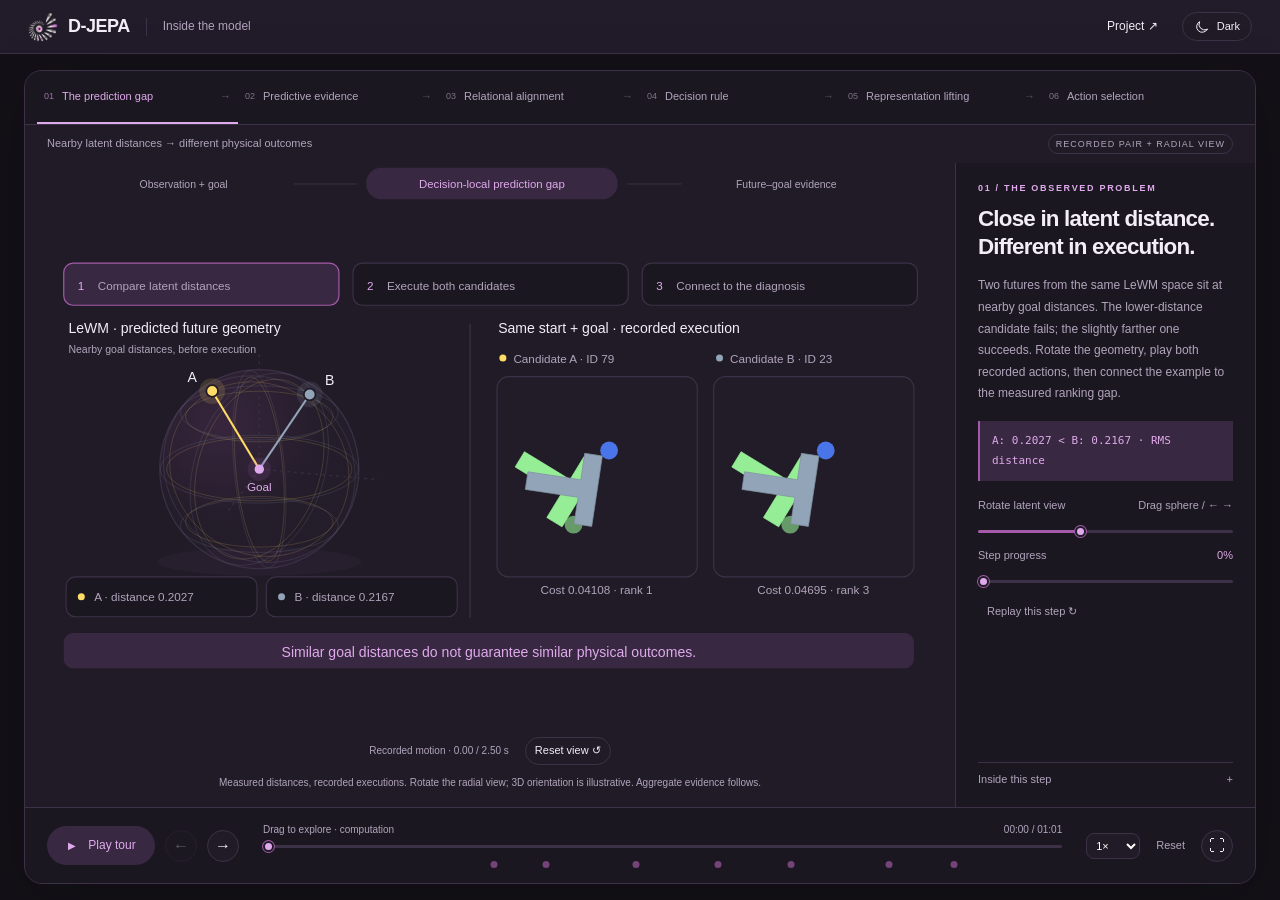
==== docs/explainer.html @ a11f8e2f "feat(site): animate a verified latent-distance pair" ====
<!DOCTYPE html>
<html lang="en" data-theme="dark">
<head>
  <meta charset="utf-8">
  <meta name="viewport" content="width=device-width, initial-scale=1">
  <meta name="description" content="An interactive tour of D-JEPA: explore candidate futures, relational alignment, complementary predictive geometries and decision-aligned future representations.">
  <meta name="theme-color" content="#19151E">
  <meta property="og:title" content="Inside D-JEPA · Interactive method explainer">
  <meta property="og:description" content="Follow a candidate future from prediction to relational alignment and native-distance selection.">
  <link rel="canonical" href="https://nebulis-lab.com/D-JEPA/explainer.html">
  <link rel="icon" type="image/svg+xml" href="static/images/branding/jepa-icon-dark.svg" id="site-icon">
  <link rel="stylesheet" href="static/css/explainer.css">
  <title>Inside D-JEPA · An interactive explainer</title>
  <script>try { document.documentElement.dataset.theme = localStorage.getItem('djepa-theme') === 'light' ? 'light' : 'dark'; } catch (_) {}</script>
  <script type="module" src="static/js/explainer.js"></script>
</head>
<body>
  <a class="skip-link" href="#explorer">Skip to interactive diagram</a>
  <header class="explainer-header">
    <a class="brand" href="index.html" aria-label="Back to the D-JEPA project"><img class="logo-dark" src="static/images/branding/jepa-icon-dark.svg" width="30" height="30" alt=""><img class="logo-light" src="static/images/branding/jepa-icon-light.svg" width="30" height="30" alt=""><b>D-JEPA</b><span class="header-divider"></span><span>Inside the model</span></a>
    <nav aria-label="Page navigation"><a href="index.html">Project <span aria-hidden="true">↗</span></a></nav>
    <button class="theme-toggle" id="theme-toggle" type="button" aria-label="Switch to light theme" aria-pressed="true"><svg viewBox="0 0 24 24" aria-hidden="true"><path class="moon" d="M20 15.5A8.5 8.5 0 0 1 8.5 4 8.5 8.5 0 1 0 20 15.5Z"/><g class="sun"><circle cx="12" cy="12" r="4"/><path d="M12 2v2m0 16v2M2 12h2m16 0h2M5 5l1.5 1.5m11 11L19 19M5 19l1.5-1.5m11-11L19 5"/></g></svg><span id="theme-label">Dark</span></button>
  </header>
  <main>
    <section id="explorer" class="workbench" aria-label="Interactive D-JEPA workbench">
      <nav id="chapters" class="chapter-tabs" aria-label="Method stages">
        <button type="button" data-stage="0" aria-current="step"><span>01</span>The prediction gap<i aria-hidden="true">→</i></button>
        <button type="button" data-stage="1"><span>02</span>Predictive evidence<i aria-hidden="true">→</i></button>
        <button type="button" data-stage="2"><span>03</span>Relational alignment<i aria-hidden="true">→</i></button>
        <button type="button" data-stage="3"><span>04</span>Decision rule<i aria-hidden="true">→</i></button>
        <button type="button" data-stage="4"><span>05</span>Representation lifting<i aria-hidden="true">→</i></button>
        <button type="button" data-stage="5"><span>06</span>Action selection<i aria-hidden="true">→</i></button>
      </nav>
      <div class="stage-topline"><span id="focus-label">A shared start. Different actions.</span><span id="data-badge" class="small-tag">RECORDED EXECUTION</span></div>
      <div id="focus-panel" class="stage-layout">
        <div class="stage-canvas">
          <svg id="architecture" class="context-strip" viewBox="0 0 760 42" role="img" aria-label="Active computation path"></svg>
          <div id="diagram-viewport"><svg id="detail-visual" viewBox="0 0 760 360" role="img" aria-label="Selected stage detail"></svg><div id="matrix-tooltip" role="status" hidden></div></div>
          <div id="candidate-controls" class="candidate-controls" aria-label="Trace a candidate"></div>
          <p id="visual-caption" class="visual-caption"></p>
        </div>
        <aside class="inspector">
          <div class="inspector-copy" aria-live="polite">
            <p id="detail-kicker" class="eyebrow"></p><h1 id="detail-title"></h1>
            <p id="detail-description"></p>
          </div>
          <div id="detail-formula" class="formula"></div>
          <div id="stage-options" class="stage-options"></div>
          <div id="experiment-controls">
            <div class="source-control"><span>Predictive sources</span><div class="segmented" role="group" aria-label="Predictive source configuration"><button data-sources="2" aria-pressed="true">Two</button><button data-sources="4" aria-pressed="false">Four</button></div></div>
            <label class="strength-control"><span>Correction bound <output id="strength-value" for="strength">0.20</output></span><input id="strength" type="range" min="0" max="0.2" step="0.005" value="0.2" aria-label="Illustrative correction bound"></label>
            <div class="selection-readout"><span>Base <b id="base-choice">B</b></span><span>→</span><span>Aligned <b id="aligned-choice">A</b></span></div>
          </div>
          <details class="technical-note"><summary>Inside this step <span>+</span></summary><p id="detail-fact"></p><p id="model-note"></p></details>
          <button id="supervision-toggle" class="quiet-button" aria-expanded="false" aria-controls="supervision-panel">Training supervision ↗</button>
        </aside>
      </div>
      <div class="playback">
        <button id="play" class="play-button" aria-label="Play guided tour"><span id="play-symbol">▶</span><span id="play-label">Play tour</span></button>
        <button id="previous" class="icon-button" aria-label="Previous stage">←</button>
        <button id="next" class="icon-button" aria-label="Next stage">→</button>
        <div class="timeline"><div class="timeline-meta"><span id="timeline-label">Candidate futures</span><output id="tour-time">00:00 / 01:01</output></div><input id="tour-seek" type="range" min="0" max="61" step=".02" value="0" aria-label="Guided tour timeline"></div>
        <label class="speed-label"><span class="sr-only">Playback speed</span><select id="speed" aria-label="Tour playback speed"><option value=".5">0.5×</option><option value="1" selected>1×</option><option value="1.5">1.5×</option><option value="2">2×</option></select></label>
        <button id="reset" class="quiet-button">Reset</button>
        <button id="fullscreen" class="icon-button" aria-label="Enter fullscreen">⛶</button>
      </div>
      <dialog id="supervision-panel">
        <button id="close-supervision" class="dialog-close" aria-label="Close training explanation">×</button>
        <p class="eyebrow">LEARNING FROM EXECUTED OUTCOMES</p><h2>Teach the relations that determine the action.</h2>
        <div class="training-flow"><span>Candidate futures</span><i>→</i><span>Executed outcomes</span><i>→</i><span>Relational alignment</span></div>
        <p>Successful candidates receive decision mass. Local success–failure pairs sharpen the action boundary; the correction penalty keeps the update localized.</p>
        <div class="formula">L = L<sub>success</sub> + λ<sub>local</sub>L<sub>local</sub> + λ<sub>trust</sub>‖δ‖²</div>
        <p class="dialog-note">Outcomes supervise training. At selection time, the operator consumes predictive evidence.</p>
      </dialog>
      <noscript>Enable JavaScript to explore the model, or return to the <a href="index.html">project page</a>.</noscript>
    </section>
  </main>
</body>
</html>
---- docs/static/css/explainer.css ----
:root{color-scheme:light;--page:#f6f4f8;--surface:#faf8fc;--panel:#fff;--chrome:#eee8f2;--ink:#302636;--muted:#766b80;--line:#e6dfeb;--purple:#a45aa8;--accent:#903da0;--purple-soft:#f1e4f5;--gold:#b37922;--gold-fill:#fff3d8;--blue:#8194ab;--peach:#eca896;--scene-bg:#fff;--shadow:0 12px 60px #3420390a}
:root[data-theme=dark]{color-scheme:dark;--page:#131117;--surface:#1b1720;--panel:#211b27;--chrome:#221b2a;--ink:#f2edf6;--muted:#b1a4bc;--line:#3c3147;--accent:#dfaaec;--purple-soft:#392841;--gold:#ffdb67;--gold-fill:#3c3222;--blue:#92a4b7;--scene-bg:#211c27;--shadow:0 12px 60px #0003}
*{box-sizing:border-box}body{margin:0;font:14px/1.6 -apple-system,BlinkMacSystemFont,"Segoe UI",Arial,sans-serif;color:var(--ink);background:var(--page)}button,input,select{font:inherit}button,a,input,select{-webkit-tap-highlight-color:transparent}button{cursor:pointer;color:inherit}a{color:inherit;text-decoration:none}button,select{border:1px solid var(--line);background:var(--panel)}button:disabled{opacity:.3;cursor:default}a:hover,button:hover{color:var(--accent)}:focus-visible{outline:2px solid var(--accent);outline-offset:3px}p,h1,h2{margin:0}[hidden]{display:none!important}.sr-only{position:absolute;width:1px;height:1px;overflow:hidden;clip-path:inset(50%)}.skip-link{position:absolute;top:-100px;z-index:50;padding:12px;background:var(--panel)}.skip-link:focus{top:0}
.explainer-header{height:54px;padding-inline:28px;display:flex;align-items:center;gap:24px;border-bottom:1px solid var(--line);background:var(--chrome)}.brand{display:flex;align-items:center;gap:10px}.brand b{font-size:18px;letter-spacing:-.5px}.brand>span:last-child{font-size:12px;color:var(--muted)}.header-divider{width:1px;height:18px;background:var(--line);margin-inline:6px}.logo-light{display:block}.logo-dark{display:none}[data-theme=dark] .logo-dark{display:block}[data-theme=dark] .logo-light{display:none}.explainer-header nav{margin-left:auto;font-size:12px}.theme-toggle{display:flex;align-items:center;gap:7px;padding:5px 11px;border-radius:22px;font-size:11px}.theme-toggle svg{width:16px;height:16px;fill:none;stroke:currentColor;stroke-width:1.5;stroke-linecap:round}.moon{display:none}[data-theme=dark] .moon{display:block}[data-theme=dark] .sun{display:none}
main{height:calc(100dvh - 54px);padding:16px 24px}.workbench{max-width:1640px;height:100%;margin:auto;display:grid;grid-template-rows:54px 38px minmax(0,1fr) 76px;position:relative;border:1px solid var(--line);border-radius:18px;background:var(--panel);box-shadow:var(--shadow);overflow:hidden}.workbench:fullscreen{max-width:none;width:100vw;height:100dvh;border:0;border-radius:0}.chapter-tabs{display:grid;grid-template-columns:repeat(6,minmax(0,1fr));border-bottom:1px solid var(--line);padding-inline:12px;background:var(--surface)}.chapter-tabs button{border:0;border-bottom:2px solid transparent;background:none;padding:0 7px;display:flex;align-items:center;gap:8px;color:var(--muted);font-size:11px;white-space:nowrap}.chapter-tabs button>span{font-size:9px;opacity:.65}.chapter-tabs button i{font-style:normal;margin-left:auto;opacity:.4}.chapter-tabs button:last-child i{display:none}.chapter-tabs button[aria-current=step]{color:var(--accent);border-color:var(--accent)}.chapter-tabs button.past{color:var(--ink)}.stage-topline{display:flex;align-items:center;justify-content:space-between;padding:0 22px;font-size:11px;color:var(--muted)}.small-tag{font-size:9px;letter-spacing:1px;border:1px solid var(--line);padding:2px 7px;border-radius:20px}.stage-layout{display:grid;grid-template-columns:minmax(0,1fr) 300px;min-height:0}.stage-canvas{display:grid;grid-template-rows:40px minmax(0,1fr) 36px 38px;min-width:0;min-height:0;padding:0 20px}.context-strip{width:100%;height:40px}.context-strip .svg-small{font-size:11px}#diagram-viewport{min-height:0;position:relative;display:flex;align-items:center;justify-content:center;isolation:isolate}#detail-visual{width:100%;height:100%;overflow:visible;font-family:Arial,sans-serif}.inspector{border-left:1px solid var(--line);padding:18px 22px;overflow-y:auto;scrollbar-width:thin;display:flex;flex-direction:column;gap:16px;background:var(--surface)}.eyebrow{font-size:9px;letter-spacing:1.7px;color:var(--accent);font-weight:600}h1{font-size:clamp(21px,1.75vw,28px);line-height:1.25;letter-spacing:-.8px;font-weight:550;margin:10px 0 14px}.inspector-copy>p:last-child{font-size:12px;color:var(--muted);line-height:1.8}.formula{border-left:2px solid var(--purple);background:var(--purple-soft);padding:10px 12px;font:11px/1.8 "SFMono-Regular",Consolas,monospace;overflow-wrap:anywhere;color:var(--accent)}.stage-options{display:flex;flex-wrap:wrap;align-items:center;gap:8px;font-size:11px}.stage-options label{display:flex;align-items:center;gap:9px;color:var(--muted)}.stage-options select{padding:4px 8px;border-radius:8px}.stage-options button,.quiet-button{font-size:11px;padding:5px 9px;border-radius:18px}.quiet-button{border:0;background:transparent;color:var(--muted)}.stage-options .lifting-control{width:100%;flex-direction:column;align-items:stretch}.lifting-control span{display:flex;justify-content:space-between}.stage-options details p{font-size:11px;color:var(--muted)}.segmented{display:inline-flex;padding:3px;border:1px solid var(--line);border-radius:25px;background:var(--panel)}.segmented button{font-size:10px;border:0;border-radius:20px;padding:4px 10px;background:none;color:var(--muted)}.segmented button[aria-pressed=true]{background:var(--purple-soft);color:var(--accent)}#experiment-controls{display:flex;flex-direction:column;gap:14px}.source-control{display:flex;justify-content:space-between;align-items:center;font-size:11px;color:var(--muted)}.strength-control{display:flex;flex-direction:column;gap:7px}.strength-control>span{display:flex;justify-content:space-between;font-size:11px;color:var(--muted)}input[type=range]{width:100%;accent-color:var(--purple);height:15px;margin:0;cursor:pointer}output{font-variant-numeric:tabular-nums;color:var(--accent)}.selection-readout{display:flex;justify-content:center;gap:20px;align-items:center;font-size:11px;color:var(--muted)}.selection-readout b{font-size:18px;font-weight:500;color:var(--gold);margin-left:8px}.selection-readout>span:last-child b{color:var(--accent)}.technical-note{border-top:1px solid var(--line);padding-top:8px;margin-top:auto}summary{cursor:pointer;font-size:11px;color:var(--muted);list-style:none}summary::-webkit-details-marker{display:none}summary span{float:right}.technical-note p{font-size:11px;color:var(--muted);line-height:1.7;margin-top:10px}#supervision-toggle{text-align:left;padding:0;color:var(--accent)}
.candidate-controls{display:flex;align-items:center;justify-content:center;gap:8px}.candidate-controls>span{font-size:10px;color:var(--muted);margin-right:8px}.candidate-controls button{font-size:11px;min-width:29px;height:28px;border-radius:20px;padding:0 9px;transition:background .2s,border-color .2s}.candidate-controls button[aria-pressed=true]{background:var(--purple-soft);border-color:var(--purple);color:var(--accent)}.visual-caption{max-width:770px;justify-self:center;text-align:center;font-size:10px;line-height:1.6;color:var(--muted);padding-top:6px}.playback{display:flex;align-items:center;gap:10px;border-top:1px solid var(--line);padding:10px 22px;background:var(--surface)}.play-button{border:0;border-radius:24px;background:var(--purple-soft);color:var(--accent);font-size:12px;min-width:108px;padding:10px 13px;display:flex;align-items:center;justify-content:center;gap:10px}#play-symbol{font-size:10px;width:12px}.icon-button{width:32px;height:32px;border-radius:50%;font-size:16px}.timeline{flex:1;min-width:80px;margin-inline:14px}.timeline-meta{display:flex;justify-content:space-between;gap:12px;font-size:10px;color:var(--muted);margin-bottom:3px}.timeline-meta output{font-size:10px;color:var(--muted)}.speed-label select{font-size:11px;border-radius:8px;padding:5px}.playback .quiet-button{padding-inline:6px}dialog{max-width:590px;width:calc(100% - 40px);border:1px solid var(--line);border-radius:20px;padding:32px;background:var(--panel);color:var(--ink);box-shadow:var(--shadow)}dialog::backdrop{background:#15101ccc;backdrop-filter:blur(7px)}dialog h2{font-size:25px;line-height:1.3;letter-spacing:-.5px;margin:15px 0}dialog p{font-size:13px;color:var(--muted)}dialog .formula{margin-block:18px}.dialog-close{position:absolute;right:14px;top:10px;border:0;background:none;font-size:24px}.training-flow{display:flex;align-items:center;gap:12px;margin:24px 0;font-size:11px}.training-flow span{border:1px solid var(--line);padding:10px;border-radius:10px}.training-flow i{font-style:normal;color:var(--accent)}.dialog-note{font-size:11px}
.svg-label{fill:var(--ink);font-size:12px;font-weight:500}.svg-small{fill:var(--muted);font-size:10px}.svg-tiny{fill:var(--muted);font-size:9px}.svg-mono{fill:var(--muted);font:10px Consolas,monospace}.svg-title{fill:var(--ink);font-size:16px;font-weight:500}.svg-accent{fill:var(--accent)}.svg-gold{fill:var(--gold)}.svg-hero{fill:var(--ink);font-size:22px;letter-spacing:-.5px}.detail-line{fill:none;stroke:var(--line)}.trace-line{fill:none;stroke:var(--purple);stroke-width:2;stroke-linecap:round}.attention-edge{fill:none;stroke:var(--purple)}.candidate-mark{cursor:pointer}.candidate-mark:hover .candidate-hit,.candidate-mark:focus-visible .candidate-hit{stroke:var(--accent);stroke-width:1.5}.candidate-mark:focus-visible{outline:none}.matrix-cell{cursor:crosshair}.matrix-cell:hover rect{stroke:var(--gold);stroke-width:2;opacity:1}.phase-group{transition:opacity .35s}.trace-badge{fill:var(--purple-soft);stroke:var(--purple)}#matrix-tooltip{position:absolute;bottom:10px;left:50%;transform:translateX(-50%);border:1px solid var(--line);background:var(--panel);padding:7px 13px;border-radius:9px;color:var(--ink);font:11px/1.5 Arial,sans-serif;box-shadow:var(--shadow);pointer-events:none;white-space:nowrap}.stage-enter{animation:stage-enter .45s ease both}@keyframes stage-enter{from{opacity:0;transform:translateY(8px)}to{opacity:1;transform:translateY(0)}}.running .attention-edge{stroke-dasharray:5 7;animation:flow 1.5s linear infinite}@keyframes flow{to{stroke-dashoffset:-48}}.record-chip{fill:var(--gold-fill);stroke:var(--gold)}.phase-status{font-size:10px;color:var(--accent)}
@media(min-width:1550px){.stage-layout{grid-template-columns:minmax(0,1fr) 340px}.inspector{padding:25px 28px;gap:20px}}
@media(max-height:800px) and (min-width:901px){main{padding:10px 18px}.workbench{grid-template-rows:46px 32px minmax(0,1fr) 65px}.stage-canvas{grid-template-rows:32px minmax(0,1fr) 32px 34px}.context-strip{height:32px}.inspector{padding:12px 17px;gap:11px}h1{font-size:22px;margin:8px 0 10px}.inspector-copy>p:last-child{line-height:1.65;font-size:11px}.formula{padding:7px 10px;font-size:10px}.stage-options{gap:6px}#experiment-controls{gap:9px}.playback{padding:9px 18px}}
@media(max-width:1100px){.stage-layout{grid-template-columns:minmax(0,1fr) 260px}.chapter-tabs button{font-size:10px;gap:4px}.chapter-tabs button>span{display:none}.stage-canvas{padding-inline:12px}.inspector{padding-inline:15px}.stage-topline{padding-inline:16px}.chapter-tabs{padding-inline:8px}}
@media(max-width:900px){.explainer-header{padding-inline:16px}.brand>span:last-child{font-size:10px}.brand b{font-size:16px}.explainer-header nav{display:none}.theme-toggle{margin-left:auto}main{height:auto;min-height:calc(100dvh - 54px);padding:12px}.workbench{height:auto;grid-template-rows:48px 38px auto 70px;overflow:clip}.chapter-tabs{overflow-x:auto;display:flex}.chapter-tabs button{min-width:max-content;padding-inline:12px;gap:8px;font-size:11px}.chapter-tabs button i{display:none}.stage-layout{display:flex;flex-direction:column}.stage-canvas{height:430px;padding:0 9px;grid-template-rows:32px minmax(0,1fr) 36px 44px}.inspector{border-left:0;border-top:1px solid var(--line);padding:20px;overflow:visible;gap:14px}.inspector h1{font-size:25px}.technical-note{margin-top:0}.stage-topline{font-size:10px;gap:8px}.small-tag{font-size:8px;letter-spacing:.5px}.playback{padding-inline:12px;gap:6px;position:sticky;bottom:0;z-index:5}.playback .quiet-button,.playback #fullscreen{display:none}.timeline{margin-inline:4px}.timeline-meta #timeline-label{display:none}.timeline-meta{justify-content:flex-end}.play-button{min-width:82px;padding:9px;font-size:10px}.icon-button{width:26px;height:26px}.visual-caption{font-size:9px}.workbench:fullscreen .stage-layout{overflow-y:auto}.workbench:fullscreen{grid-template-rows:48px 38px minmax(0,1fr) 70px}.source-control{justify-content:flex-start;gap:16px}}
input[type=range]{appearance:none;-webkit-appearance:none;background:transparent;height:16px}input[type=range]::-webkit-slider-runnable-track{height:3px;border-radius:4px;background:linear-gradient(to right,var(--purple) var(--fill,0%),var(--line) var(--fill,0%))}input[type=range]::-webkit-slider-thumb{appearance:none;-webkit-appearance:none;width:11px;height:11px;margin-top:-4px;border:2px solid var(--panel);border-radius:50%;background:var(--accent);box-shadow:0 0 0 1px var(--purple)}input[type=range]::-moz-range-track{height:3px;border-radius:4px;background:var(--line)}input[type=range]::-moz-range-progress{height:3px;background:var(--purple)}input[type=range]::-moz-range-thumb{width:9px;height:9px;border:2px solid var(--panel);border-radius:50%;background:var(--accent)}.record-hit{cursor:pointer}.record-hit:hover,.record-hit:focus-visible{stroke:var(--accent);stroke-width:1.5;outline:none}
@media(max-width:900px){.context-strip{display:block;height:0;visibility:hidden}.stage-canvas{grid-template-rows:0 minmax(0,1fr) 36px 44px}.stage-canvas #detail-visual{overflow:hidden}#diagram-viewport:not(.recorded){overflow-x:auto;justify-content:flex-start}#diagram-viewport:not(.recorded) #detail-visual{min-width:680px;flex-shrink:0}}
.compare-button{width:100%;border:1px solid var(--purple)!important;color:var(--accent);background:var(--purple-soft);touch-action:none;user-select:none}.compare-button[aria-pressed=true]{background:var(--gold-fill);border-color:var(--gold)!important;color:var(--gold)}.timeline{position:relative}.timeline-markers{height:8px;position:relative;margin-inline:5px}.timeline-markers button{position:absolute;transform:translateX(-50%);top:0;width:7px;height:7px;border:0;border-radius:50%;background:var(--purple);padding:0;opacity:.65}.timeline-markers button:hover,.timeline-markers button:focus-visible{opacity:1;background:var(--gold);outline-offset:2px}.trace-muted{opacity:.20!important}.boundary-muted{opacity:.30}.trace-focused>circle{stroke:var(--accent);stroke-width:1.5}[data-lift-step]{cursor:pointer;outline:none}[data-lift-step]:hover rect,[data-lift-step]:focus-visible rect{stroke:var(--accent);stroke-width:1.5}.timeline-meta{margin-bottom:0}.stage-options .compare-button{font-size:10px;padding-block:6px}
[data-evidence-step]{cursor:pointer;outline:none}[data-evidence-step]:hover rect,[data-evidence-step]:focus-visible rect{stroke:var(--accent);stroke-width:1.5}html[data-stage="1"] .strength-control,html[data-stage="1"] .selection-readout{display:none}
[data-problem-step]{cursor:pointer;outline:none}[data-problem-step]:hover rect,[data-problem-step]:focus-visible rect{stroke:var(--accent);stroke-width:1.5}
#pair-orbit-hit{cursor:grab;touch-action:none;outline:none}#pair-orbit-hit:active{cursor:grabbing}#pair-orbit-hit:focus-visible{stroke:var(--purple);stroke-dasharray:3 5}#pair-clock{font-variant-numeric:tabular-nums}
@media(prefers-reduced-motion:reduce){*,*:before,*:after{animation:none!important;transition:none!important}}
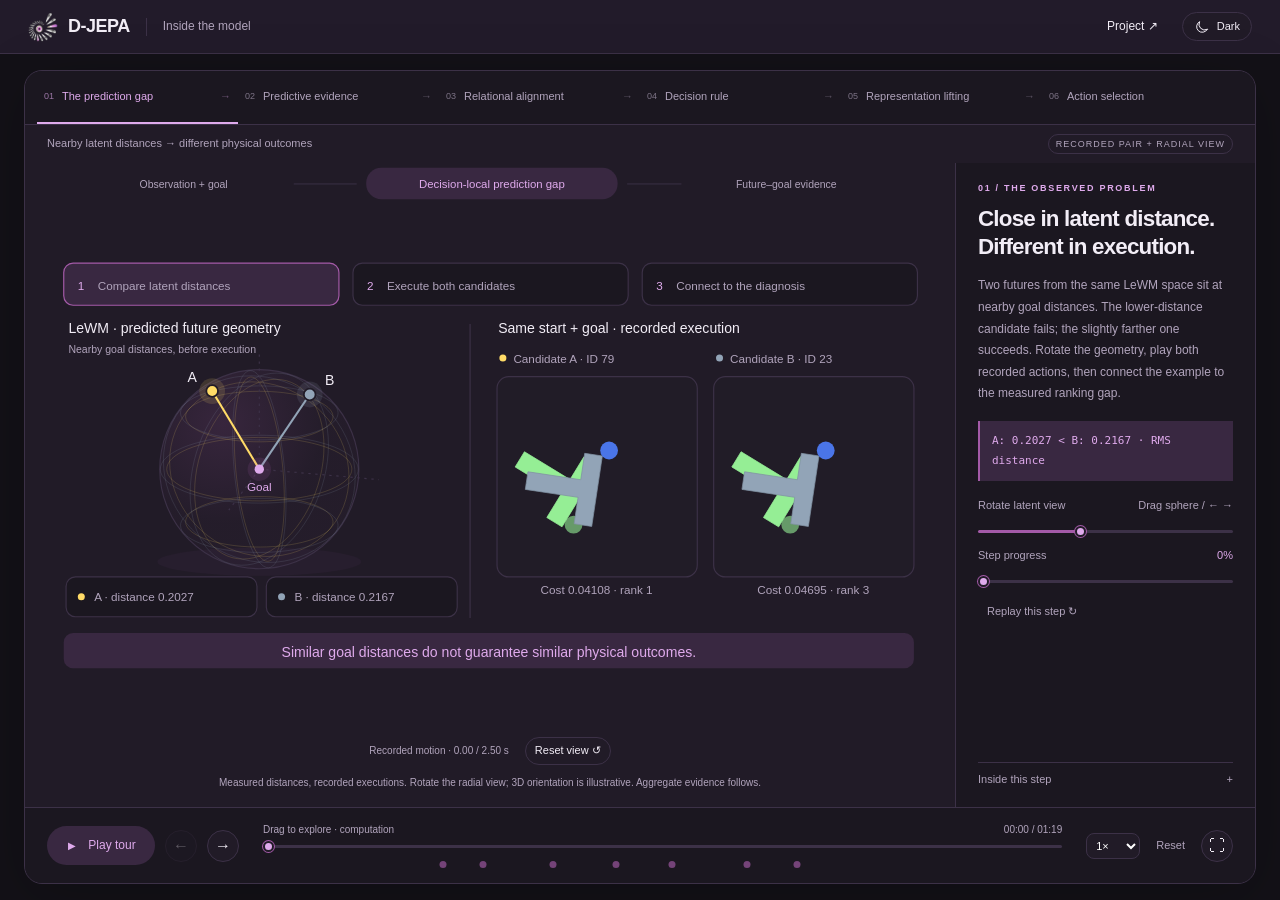
==== commit e90fd4f8: "feat(site): unfold cross-task validation in stage 06" ====
--- a/docs/explainer.html
+++ b/docs/explainer.html
@@ -59,7 +59,7 @@
         <button id="play" class="play-button" aria-label="Play guided tour"><span id="play-symbol">▶</span><span id="play-label">Play tour</span></button>
         <button id="previous" class="icon-button" aria-label="Previous stage">←</button>
         <button id="next" class="icon-button" aria-label="Next stage">→</button>
-        <div class="timeline"><div class="timeline-meta"><span id="timeline-label">Candidate futures</span><output id="tour-time">00:00 / 01:01</output></div><input id="tour-seek" type="range" min="0" max="61" step=".02" value="0" aria-label="Guided tour timeline"></div>
+        <div class="timeline"><div class="timeline-meta"><span id="timeline-label">Candidate futures</span><output id="tour-time">00:00 / 01:19</output></div><input id="tour-seek" type="range" min="0" max="79" step=".02" value="0" aria-label="Guided tour timeline"></div>
         <label class="speed-label"><span class="sr-only">Playback speed</span><select id="speed" aria-label="Tour playback speed"><option value=".5">0.5×</option><option value="1" selected>1×</option><option value="1.5">1.5×</option><option value="2">2×</option></select></label>
         <button id="reset" class="quiet-button">Reset</button>
         <button id="fullscreen" class="icon-button" aria-label="Enter fullscreen">⛶</button>
@@ -72,6 +72,14 @@
         <div class="formula">L = L<sub>success</sub> + λ<sub>local</sub>L<sub>local</sub> + λ<sub>trust</sub>‖δ‖²</div>
         <p class="dialog-note">Outcomes supervise training. At selection time, the operator consumes predictive evidence.</p>
       </dialog>
+      <dialog id="validation-dialog" aria-labelledby="validation-video-title">
+        <button id="close-validation" class="dialog-close" aria-label="Close task video">×</button>
+        <p class="eyebrow">CROSS-TASK VALIDATION</p>
+        <h2 id="validation-video-title"></h2>
+        <video id="validation-full-video" controls muted playsinline preload="none"></video>
+        <p id="validation-video-detail"></p>
+        <a id="validation-video-link" target="_blank" rel="noopener">Open original video ↗</a>
+      </dialog>
       <noscript>Enable JavaScript to explore the model, or return to the <a href="index.html">project page</a>.</noscript>
     </section>
   </main>
--- a/docs/static/css/explainer.css
+++ b/docs/static/css/explainer.css
@@ -15,4 +15,5 @@
 [data-evidence-step]{cursor:pointer;outline:none}[data-evidence-step]:hover rect,[data-evidence-step]:focus-visible rect{stroke:var(--accent);stroke-width:1.5}html[data-stage="1"] .strength-control,html[data-stage="1"] .selection-readout{display:none}
 [data-problem-step]{cursor:pointer;outline:none}[data-problem-step]:hover rect,[data-problem-step]:focus-visible rect{stroke:var(--accent);stroke-width:1.5}
 #pair-orbit-hit{cursor:grab;touch-action:none;outline:none}#pair-orbit-hit:active{cursor:grabbing}#pair-orbit-hit:focus-visible{stroke:var(--purple);stroke-dasharray:3 5}#pair-clock{font-variant-numeric:tabular-nums}
+.validation-media{width:100%;height:100%;display:flex;align-items:center;justify-content:center;overflow:hidden;border-radius:5px;background:var(--panel)}.validation-media video{width:100%;height:100%;object-fit:contain;display:block}.validation-hit{cursor:pointer;outline:none}.validation-hit:hover,.validation-hit:focus-visible{stroke:var(--accent);stroke-width:1.5}#validation-dialog{max-width:1100px;width:calc(100% - 44px);padding:26px}#validation-full-video{width:100%;max-height:66dvh;display:block;border-radius:10px;background:var(--panel);margin-block:16px}#validation-video-detail{font-size:12px}#validation-video-link{display:inline-block;margin-top:12px;font-size:12px;color:var(--accent)}
 @media(prefers-reduced-motion:reduce){*,*:before,*:after{animation:none!important;transition:none!important}}
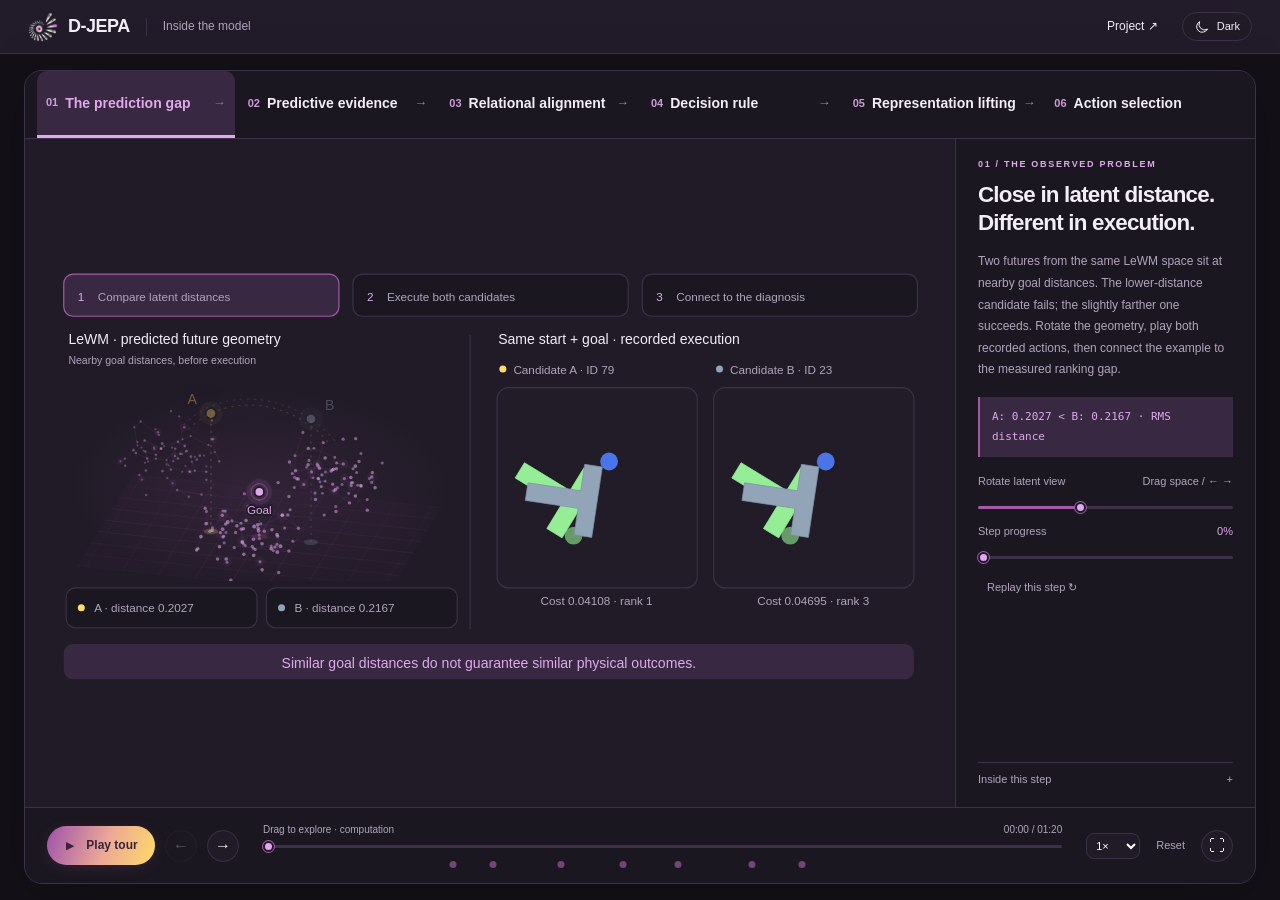
==== commit 1556221e: "fix(site): slow latent comparison and ease motion" ====
--- a/docs/explainer.html
+++ b/docs/explainer.html
@@ -59,7 +59,7 @@
         <button id="play" class="play-button" aria-label="Play guided tour"><span id="play-symbol">▶</span><span id="play-label">Play tour</span></button>
         <button id="previous" class="icon-button" aria-label="Previous stage">←</button>
         <button id="next" class="icon-button" aria-label="Next stage">→</button>
-        <div class="timeline"><div class="timeline-meta"><span id="timeline-label">Candidate futures</span><output id="tour-time">00:00 / 01:19</output></div><input id="tour-seek" type="range" min="0" max="79" step=".02" value="0" aria-label="Guided tour timeline"></div>
+        <div class="timeline"><div class="timeline-meta"><span id="timeline-label">Candidate futures</span><output id="tour-time">00:00 / 01:20</output></div><input id="tour-seek" type="range" min="0" max="80.36" step=".02" value="0" aria-label="Guided tour timeline"></div>
         <label class="speed-label"><span class="sr-only">Playback speed</span><select id="speed" aria-label="Tour playback speed"><option value=".5">0.5×</option><option value="1" selected>1×</option><option value="1.5">1.5×</option><option value="2">2×</option></select></label>
         <button id="reset" class="quiet-button">Reset</button>
         <button id="fullscreen" class="icon-button" aria-label="Enter fullscreen">⛶</button>
--- a/docs/static/css/explainer.css
+++ b/docs/static/css/explainer.css
@@ -16,4 +16,9 @@
 [data-problem-step]{cursor:pointer;outline:none}[data-problem-step]:hover rect,[data-problem-step]:focus-visible rect{stroke:var(--accent);stroke-width:1.5}
 #pair-orbit-hit{cursor:grab;touch-action:none;outline:none}#pair-orbit-hit:active{cursor:grabbing}#pair-orbit-hit:focus-visible{stroke:var(--purple);stroke-dasharray:3 5}#pair-clock{font-variant-numeric:tabular-nums}
 .validation-media{width:100%;height:100%;display:flex;align-items:center;justify-content:center;overflow:hidden;border-radius:5px;background:var(--panel)}.validation-media video{width:100%;height:100%;object-fit:contain;display:block}.validation-hit{cursor:pointer;outline:none}.validation-hit:hover,.validation-hit:focus-visible{stroke:var(--accent);stroke-width:1.5}#validation-dialog{max-width:1100px;width:calc(100% - 44px);padding:26px}#validation-full-video{width:100%;max-height:66dvh;display:block;border-radius:10px;background:var(--panel);margin-block:16px}#validation-video-detail{font-size:12px}#validation-video-link{display:inline-block;margin-top:12px;font-size:12px;color:var(--accent)}
+[data-relation-step]{cursor:pointer;outline:none}[data-relation-step]:hover rect,[data-relation-step]:focus-visible rect{stroke:var(--accent);stroke-width:1.5}
+/* Clearer navigation, less peripheral chrome; scientific detail remains in the inspector. */
+.stage-topline,.context-strip,.visual-caption{display:none!important}.workbench{grid-template-rows:68px minmax(0,1fr) 76px}.chapter-tabs{grid-row:1;padding-inline:12px;gap:4px}.stage-layout{grid-row:2}.playback{grid-row:3}.stage-canvas{grid-template-rows:minmax(0,1fr) 40px;padding-top:12px}#diagram-viewport{grid-row:1}.candidate-controls{grid-row:2}html[data-stage="0"] .stage-canvas{grid-template-rows:minmax(0,1fr)}html[data-stage="0"] .candidate-controls{display:none}.chapter-tabs button{font-size:14px;font-weight:600;gap:7px;color:var(--ink);padding-inline:9px;border-radius:10px 10px 0 0}.chapter-tabs button>span{display:inline;font-size:11px;opacity:.9;color:var(--accent)}.chapter-tabs button i{font-size:13px;opacity:.55}.chapter-tabs button[aria-current=step]{background:var(--purple-soft);border-bottom-width:3px}.play-button{background:linear-gradient(110deg,#A45AA8 5%,#ECA896 54%,#FFDB67 100%);color:#39233D;font-weight:650;box-shadow:0 3px 14px #a45aa826}.play-button:hover{color:#39233D;filter:brightness(1.06)}
+@media(max-width:1200px) and (min-width:901px){.chapter-tabs button{font-size:12px;padding-inline:5px;gap:5px}.chapter-tabs button i{display:none}}
+@media(max-width:900px){.workbench{grid-template-rows:62px auto 70px}.workbench:fullscreen{grid-template-rows:62px minmax(0,1fr) 70px}.chapter-tabs button{font-size:14px;padding-inline:14px;gap:8px}.chapter-tabs button>span{display:inline}.stage-canvas{grid-template-rows:minmax(0,1fr) 40px}.play-button{font-size:12px}.workbench:fullscreen .stage-layout{grid-row:2}}
 @media(prefers-reduced-motion:reduce){*,*:before,*:after{animation:none!important;transition:none!important}}
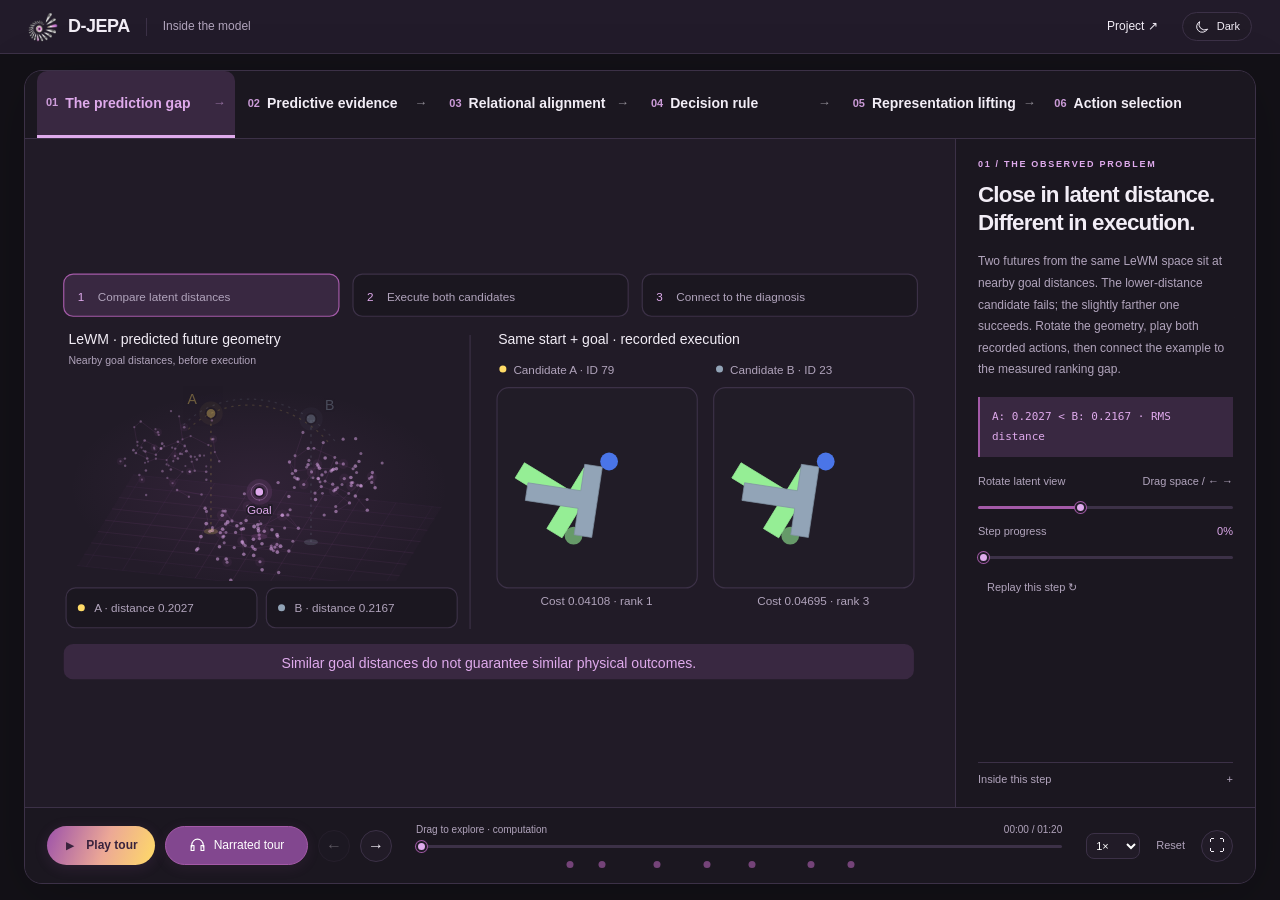
==== commit 9ca938c4: "feat(site): add synchronized narrated tour Add eight supplied voiceovers, sentence-aligned captions," ====
--- a/docs/explainer.html
+++ b/docs/explainer.html
@@ -18,6 +18,8 @@
   <a class="skip-link" href="#explorer">Skip to interactive diagram</a>
   <header class="explainer-header">
     <a class="brand" href="index.html" aria-label="Back to the D-JEPA project"><img class="logo-dark" src="static/images/branding/jepa-icon-dark.svg" width="30" height="30" alt=""><img class="logo-light" src="static/images/branding/jepa-icon-light.svg" width="30" height="30" alt=""><b>D-JEPA</b><span class="header-divider"></span><span>Inside the model</span></a>
+    <div id="narration-caption" class="narration-caption" hidden><p id="narration-subtitle"></p><p id="narration-status" role="status"></p></div>
+    <button id="narration-exit" class="narration-exit" type="button" aria-label="Exit narrated tour" title="Exit narration" hidden>×</button>
     <nav aria-label="Page navigation"><a href="index.html">Project <span aria-hidden="true">↗</span></a></nav>
     <button class="theme-toggle" id="theme-toggle" type="button" aria-label="Switch to light theme" aria-pressed="true"><svg viewBox="0 0 24 24" aria-hidden="true"><path class="moon" d="M20 15.5A8.5 8.5 0 0 1 8.5 4 8.5 8.5 0 1 0 20 15.5Z"/><g class="sun"><circle cx="12" cy="12" r="4"/><path d="M12 2v2m0 16v2M2 12h2m16 0h2M5 5l1.5 1.5m11 11L19 19M5 19l1.5-1.5m11-11L19 5"/></g></svg><span id="theme-label">Dark</span></button>
   </header>
@@ -57,6 +59,8 @@
       </div>
       <div class="playback">
         <button id="play" class="play-button" aria-label="Play guided tour"><span id="play-symbol">▶</span><span id="play-label">Play tour</span></button>
+        <button id="narration-play" class="narration-button" type="button" aria-label="Play narrated tour" aria-pressed="false"><svg viewBox="0 0 24 24" aria-hidden="true"><path d="M4 14v-3a8 8 0 0 1 16 0v3M4 12H3v7h4v-7Zm16 0h1v7h-4v-7Z"/></svg><span id="narration-play-label">Narrated tour</span></button>
+        <button id="narration-mute" class="narration-mute" type="button" aria-label="Mute narration" aria-pressed="false" hidden><svg viewBox="0 0 24 24" aria-hidden="true"><path d="M4 9h4l5-4v14l-5-4H4ZM17 8a6 6 0 0 1 0 8M20 5a10 10 0 0 1 0 14"/></svg><span id="narration-mute-label">Sound</span></button>
         <button id="previous" class="icon-button" aria-label="Previous stage">←</button>
         <button id="next" class="icon-button" aria-label="Next stage">→</button>
         <div class="timeline"><div class="timeline-meta"><span id="timeline-label">Candidate futures</span><output id="tour-time">00:00 / 01:20</output></div><input id="tour-seek" type="range" min="0" max="80.36" step=".02" value="0" aria-label="Guided tour timeline"></div>
--- a/docs/static/css/explainer.css
+++ b/docs/static/css/explainer.css
@@ -22,3 +22,7 @@
 @media(max-width:1200px) and (min-width:901px){.chapter-tabs button{font-size:12px;padding-inline:5px;gap:5px}.chapter-tabs button i{display:none}}
 @media(max-width:900px){.workbench{grid-template-rows:62px auto 70px}.workbench:fullscreen{grid-template-rows:62px minmax(0,1fr) 70px}.chapter-tabs button{font-size:14px;padding-inline:14px;gap:8px}.chapter-tabs button>span{display:inline}.stage-canvas{grid-template-rows:minmax(0,1fr) 40px}.play-button{font-size:12px}.workbench:fullscreen .stage-layout{grid-row:2}}
 @media(prefers-reduced-motion:reduce){*,*:before,*:after{animation:none!important;transition:none!important}}
+/* Narrated mode shares the workbench, but has its own audio-led controls. */
+.narration-button,.narration-mute{display:flex;align-items:center;justify-content:center;gap:8px;flex-shrink:0;border-radius:24px;padding:9px 13px;font-size:12px;white-space:nowrap}.narration-button{background:#82478f;color:#fff;border-color:#a45aa8;box-shadow:0 3px 14px #a45aa81a;min-width:143px}.narration-button:hover{background:#9454a0;color:#fff}.narration-button[aria-pressed=true]{box-shadow:0 0 0 2px var(--panel),0 0 0 3px var(--purple)}.narration-button svg,.narration-mute svg{width:17px;height:17px;fill:none;stroke:currentColor;stroke-width:1.6;stroke-linecap:round;stroke-linejoin:round}.narration-mute{background:var(--purple-soft);color:var(--accent);padding-inline:10px;font-size:11px}.narration-mute[aria-pressed=true] svg{opacity:.4}.narration-caption{flex:1;min-width:0;text-align:center;max-width:1060px;margin:auto}.narration-caption p{font:16px/1.5 Arial,sans-serif;color:var(--ink);text-wrap:pretty}.narration-caption #narration-status{font-size:11px;line-height:1.3;color:var(--accent)}.narration-caption #narration-status:empty{display:none}.narration-exit{border:0;background:none;font-size:22px;color:var(--muted);padding:4px 8px}.narrating .explainer-header{height:104px;gap:16px}.narrating .brand .header-divider,.narrating .brand>span:last-child{display:none}.narrating main{height:calc(100dvh - 104px)}.narrating .timeline-markers{visibility:hidden}.narrating .explainer-header nav{margin-left:0;white-space:nowrap}.narrating .playback{gap:8px}.narrating .timeline{margin-inline:6px}
+@media(max-width:1100px) and (min-width:901px){.narration-caption p{font-size:15px}.narration-mute span{display:none}.narration-button{min-width:130px;padding-inline:10px}}
+@media(max-width:900px){.narrating .explainer-header{height:auto;min-height:112px;display:grid;grid-template-columns:1fr auto auto;padding:10px 16px;gap:6px 10px}.narrating .narration-caption{grid-row:2;grid-column:1/-1;min-height:66px;padding:5px 0}.narrating .narration-caption p{font-size:14px;line-height:1.45}.narrating .narration-exit{grid-column:2;grid-row:1}.narrating .theme-toggle{grid-column:3;grid-row:1}.narrating main{height:auto;min-height:0}.playback{flex-wrap:wrap;min-height:110px;align-content:center;gap:8px}.workbench{grid-template-rows:62px auto 110px}.workbench:fullscreen{grid-template-rows:62px minmax(0,1fr) 110px}.narration-button{font-size:11px;padding:8px 11px;min-width:129px}.playback .timeline{order:10;flex-basis:100%;margin-inline:2px}.narration-mute{padding:7px}.narration-mute span{display:none}.narrating .playback #previous,.narrating .playback #next{display:none}.narrating .narration-button{min-width:141px}.playback .timeline-meta{display:none}}
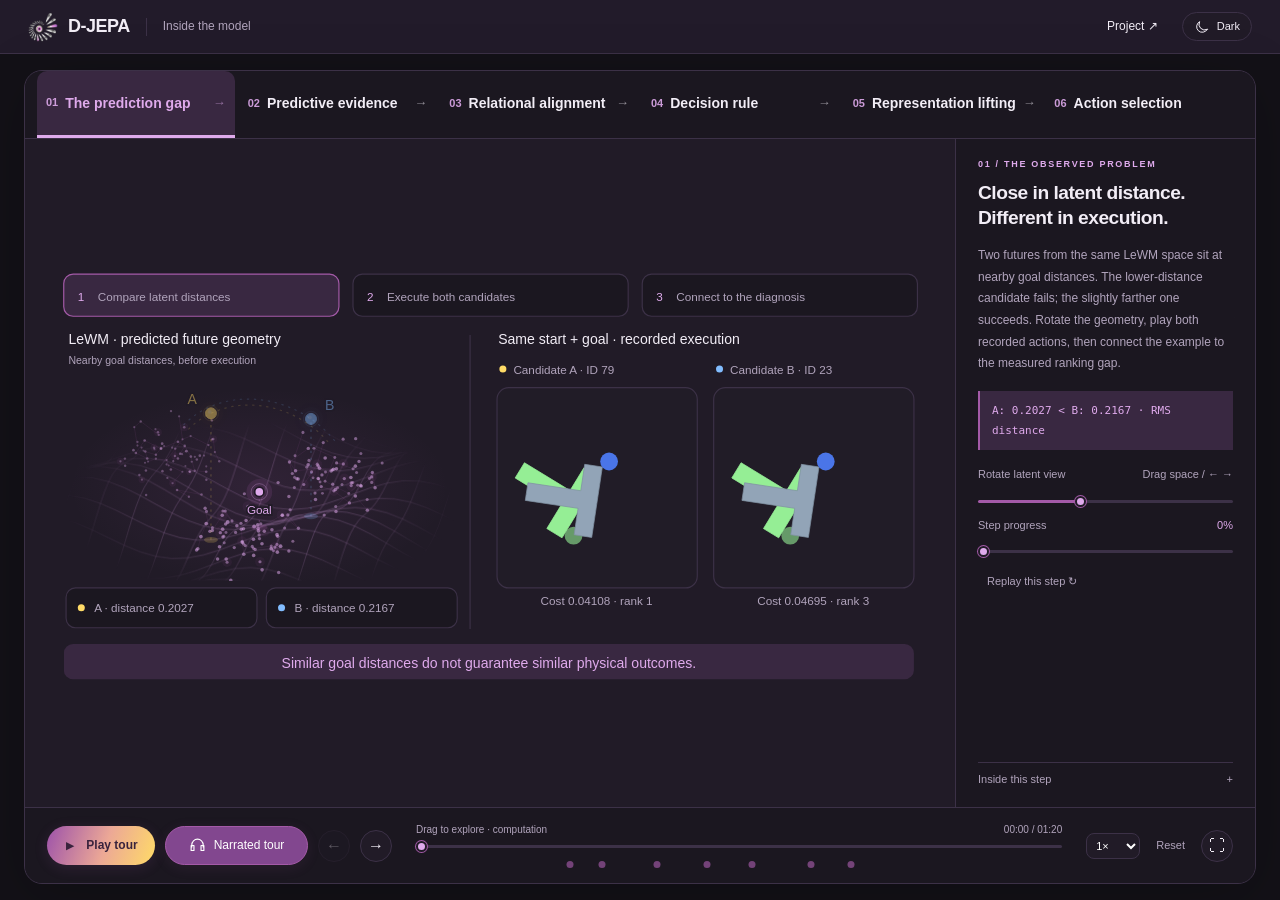
==== commit 52c8830e: "feat(site): locate modules in the JEPA pipeline Add shared architecture views for prediction, comple" ====
--- a/docs/explainer.html
+++ b/docs/explainer.html
@@ -37,7 +37,15 @@
       <div id="focus-panel" class="stage-layout">
         <div class="stage-canvas">
           <svg id="architecture" class="context-strip" viewBox="0 0 760 42" role="img" aria-label="Active computation path"></svg>
-          <div id="diagram-viewport"><svg id="detail-visual" viewBox="0 0 760 360" role="img" aria-label="Selected stage detail"></svg><div id="matrix-tooltip" role="status" hidden></div></div>
+          <div id="diagram-viewport">
+            <svg id="detail-visual" viewBox="0 0 760 360" role="img" aria-label="Selected stage detail"></svg>
+            <section id="model-map" aria-label="Locate the operation inside D-JEPA" hidden>
+              <div class="model-map-toolbar"><div class="model-map-tabs" role="group" aria-label="Architecture view"><button data-map-mode="overview" aria-pressed="true">Overview</button><button data-map-mode="predictor" aria-pressed="false">Predictor adaptation</button><button data-map-mode="lifting" aria-pressed="false">Ordinal realization</button><button data-map-mode="transport" aria-pressed="false">Temporal transport</button></div><button id="model-map-close" aria-label="Return to detailed animation">Back to detail ↗</button></div>
+              <div class="model-map-heading"><h2 id="model-map-title"></h2><p id="model-map-note"></p></div>
+              <div class="model-map-canvas"><svg viewBox="0 0 830 375" role="img" aria-label="D-JEPA architecture and active module"></svg></div>
+            </section>
+            <div id="matrix-tooltip" role="status" hidden></div>
+          </div>
           <div id="candidate-controls" class="candidate-controls" aria-label="Trace a candidate"></div>
           <p id="visual-caption" class="visual-caption"></p>
         </div>
@@ -46,6 +54,7 @@
             <p id="detail-kicker" class="eyebrow"></p><h1 id="detail-title"></h1>
             <p id="detail-description"></p>
           </div>
+          <button id="model-map-toggle" class="model-map-toggle" aria-expanded="false" aria-controls="model-map" hidden>Locate in the world model <span aria-hidden="true">↗</span></button>
           <div id="detail-formula" class="formula"></div>
           <div id="stage-options" class="stage-options"></div>
           <div id="experiment-controls">
--- a/docs/static/css/explainer.css
+++ b/docs/static/css/explainer.css
@@ -22,6 +22,28 @@
 @media(max-width:1200px) and (min-width:901px){.chapter-tabs button{font-size:12px;padding-inline:5px;gap:5px}.chapter-tabs button i{display:none}}
 @media(max-width:900px){.workbench{grid-template-rows:62px auto 70px}.workbench:fullscreen{grid-template-rows:62px minmax(0,1fr) 70px}.chapter-tabs button{font-size:14px;padding-inline:14px;gap:8px}.chapter-tabs button>span{display:inline}.stage-canvas{grid-template-rows:minmax(0,1fr) 40px}.play-button{font-size:12px}.workbench:fullscreen .stage-layout{grid-row:2}}
 @media(prefers-reduced-motion:reduce){*,*:before,*:after{animation:none!important;transition:none!important}}
+/* The model locator occupies the existing canvas, never another page section. */
+.model-map-toggle{display:flex;align-items:center;justify-content:space-between;width:100%;border:1px solid var(--line);border-radius:9px;padding:8px 10px;background:var(--panel);color:var(--accent);font-size:11px;text-align:left}
+.model-map-toggle[aria-expanded=true]{border-color:var(--purple);background:var(--purple-soft)}
+#model-map{position:absolute;inset:0;z-index:3;display:grid;grid-template-rows:auto auto minmax(0,1fr);background:var(--panel);padding:5px 7px 8px;animation:map-enter .4s ease both}
+.model-map-toolbar{display:flex;justify-content:space-between;align-items:center;gap:8px;padding:0 8px 12px}.model-map-tabs{display:flex;gap:3px;padding:3px;border:1px solid var(--line);border-radius:20px;background:var(--surface)}.model-map-tabs button{border:0;background:none;border-radius:16px;font-size:11px;padding:5px 10px;color:var(--muted)}.model-map-tabs button[aria-pressed=true]{background:var(--purple-soft);color:var(--accent)}#model-map-close{border:0;background:none;font-size:11px;color:var(--muted);white-space:nowrap}
+.model-map-heading{padding:0 13px 5px}.model-map-heading h2{font-size:19px;line-height:1.3;font-weight:550;letter-spacing:-.4px}.model-map-heading p{font-size:11px;line-height:1.5;color:var(--muted);margin-top:5px}.model-map-canvas{min-height:0;display:flex;align-items:center;justify-content:center;overflow:auto}.model-map-canvas svg{display:block;width:100%;height:100%;font-family:Arial,sans-serif;max-height:480px}
+.map-node rect{fill:var(--surface);stroke:var(--line);stroke-width:1.2}.map-predictor>rect{fill:var(--surface);stroke:var(--blue);stroke-opacity:.6;stroke-width:1.2}.map-node.map-active rect{fill:var(--purple-soft);stroke:var(--purple);stroke-width:1.5;fill-opacity:var(--map-light,1)}.map-label{font-size:12px;fill:var(--ink);font-weight:500}.map-small{font-size:10px;fill:var(--muted)}.map-takeaway{font-size:12px;fill:var(--accent)}.map-wire{fill:none;stroke:var(--muted);stroke-width:1.1;stroke-opacity:.5}.map-complementary{stroke-dasharray:4 4}.map-flow{fill:none;stroke:var(--purple);stroke-width:2;stroke-linecap:round}.map-packet{fill:var(--gold)}
+.model-map-tabs{max-width:100%;overflow-x:auto}.model-map-tabs button{flex-shrink:0}
+.model-map-open>#detail-visual{visibility:hidden}
+[data-map-node=projection] text{font-size:10px}
+#diagram-viewport.model-map-open>#detail-visual{opacity:0;pointer-events:none;transform:scale(.96);min-width:0!important}#detail-visual{transition:opacity .3s ease,transform .4s ease}.model-map-open~.candidate-controls{visibility:hidden}
+@keyframes map-enter{from{opacity:0;transform:scale(.97)}to{opacity:1;transform:scale(1)}}
+@media(max-width:1100px){.model-map-tabs button{font-size:10px;padding:5px 7px}.model-map-heading h2{font-size:17px}}
+@media(max-width:900px){#model-map{padding:5px 0}.model-map-toolbar{flex-wrap:wrap;padding-bottom:8px}.model-map-heading{padding-inline:8px}.model-map-canvas{justify-content:flex-start}.model-map-canvas svg{min-width:690px;flex-shrink:0}.model-map-heading p{font-size:11px}.model-map-heading h2{font-size:17px}.model-map-tabs button{font-size:10px}}
+/* Softer inspector hierarchy and bright, theme-aware measured-pair beacons. */
+:root{--pair-a:#FFDB67;--pair-b:#82BDFF;--pair-a-label:#916900;--pair-b-label:#286BBE;--caption-gold:#916900}
+:root[data-theme=dark]{--pair-a-label:#FFDB67;--pair-b-label:#82BDFF;--caption-gold:#FFDB67}
+.inspector #detail-title{font-size:clamp(19px,1.5vw,24px);line-height:1.3;letter-spacing:-.5px}
+.narration-caption #narration-subtitle{font-size:17px;color:var(--caption-gold);line-height:1.5}
+@media(max-height:800px) and (min-width:901px){.inspector #detail-title{font-size:19px}}
+@media(max-width:1100px) and (min-width:901px){.narration-caption #narration-subtitle{font-size:16px}}
+@media(max-width:900px){.inspector #detail-title{font-size:22px}.narration-caption #narration-subtitle{font-size:15px}}
 /* Narrated mode shares the workbench, but has its own audio-led controls. */
 .narration-button,.narration-mute{display:flex;align-items:center;justify-content:center;gap:8px;flex-shrink:0;border-radius:24px;padding:9px 13px;font-size:12px;white-space:nowrap}.narration-button{background:#82478f;color:#fff;border-color:#a45aa8;box-shadow:0 3px 14px #a45aa81a;min-width:143px}.narration-button:hover{background:#9454a0;color:#fff}.narration-button[aria-pressed=true]{box-shadow:0 0 0 2px var(--panel),0 0 0 3px var(--purple)}.narration-button svg,.narration-mute svg{width:17px;height:17px;fill:none;stroke:currentColor;stroke-width:1.6;stroke-linecap:round;stroke-linejoin:round}.narration-mute{background:var(--purple-soft);color:var(--accent);padding-inline:10px;font-size:11px}.narration-mute[aria-pressed=true] svg{opacity:.4}.narration-caption{flex:1;min-width:0;text-align:center;max-width:1060px;margin:auto}.narration-caption p{font:16px/1.5 Arial,sans-serif;color:var(--ink);text-wrap:pretty}.narration-caption #narration-status{font-size:11px;line-height:1.3;color:var(--accent)}.narration-caption #narration-status:empty{display:none}.narration-exit{border:0;background:none;font-size:22px;color:var(--muted);padding:4px 8px}.narrating .explainer-header{height:104px;gap:16px}.narrating .brand .header-divider,.narrating .brand>span:last-child{display:none}.narrating main{height:calc(100dvh - 104px)}.narrating .timeline-markers{visibility:hidden}.narrating .explainer-header nav{margin-left:0;white-space:nowrap}.narrating .playback{gap:8px}.narrating .timeline{margin-inline:6px}
 @media(max-width:1100px) and (min-width:901px){.narration-caption p{font-size:15px}.narration-mute span{display:none}.narration-button{min-width:130px;padding-inline:10px}}
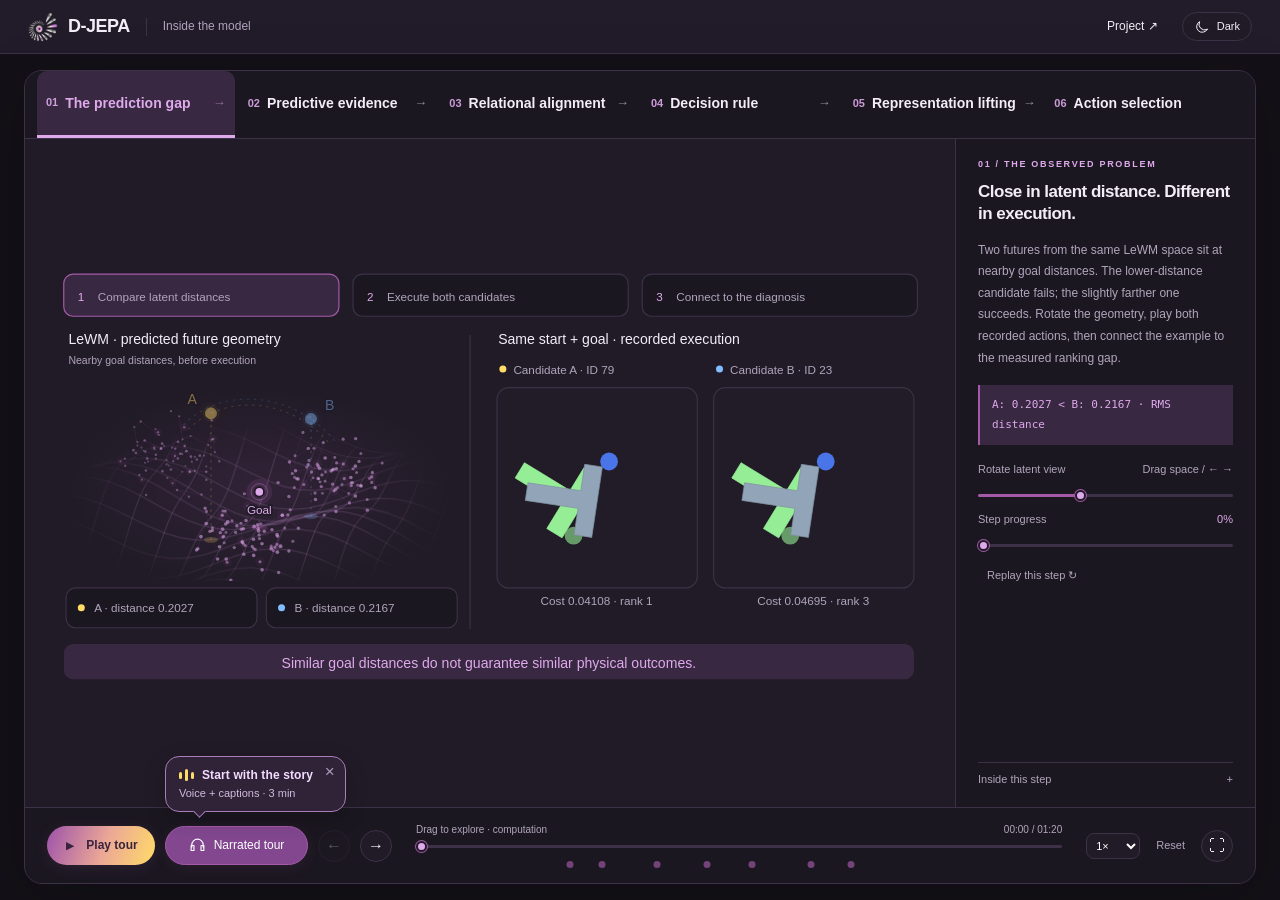
==== commit 9a2907cd: "fix(site): guide tours and gate task videos" ====
--- a/docs/explainer.html
+++ b/docs/explainer.html
@@ -10,6 +10,8 @@
   <link rel="canonical" href="https://nebulis-lab.com/D-JEPA/explainer.html">
   <link rel="icon" type="image/svg+xml" href="static/images/branding/jepa-icon-dark.svg" id="site-icon">
   <link rel="stylesheet" href="static/css/explainer.css">
+  <link rel="stylesheet" href="static/css/tour-guide.css">
+  <script defer src="static/js/tour-guide.js"></script>
   <title>Inside D-JEPA · An interactive explainer</title>
   <script>try { document.documentElement.dataset.theme = localStorage.getItem('djepa-theme') === 'light' ? 'light' : 'dark'; } catch (_) {}</script>
   <script type="module" src="static/js/explainer.js"></script>
@@ -68,7 +70,14 @@
       </div>
       <div class="playback">
         <button id="play" class="play-button" aria-label="Play guided tour"><span id="play-symbol">▶</span><span id="play-label">Play tour</span></button>
-        <button id="narration-play" class="narration-button" type="button" aria-label="Play narrated tour" aria-pressed="false"><svg viewBox="0 0 24 24" aria-hidden="true"><path d="M4 14v-3a8 8 0 0 1 16 0v3M4 12H3v7h4v-7Zm16 0h1v7h-4v-7Z"/></svg><span id="narration-play-label">Narrated tour</span></button>
+        <div class="guide-anchor">
+          <button id="narration-play" class="narration-button" type="button" aria-label="Play narrated tour" aria-pressed="false"><svg viewBox="0 0 24 24" aria-hidden="true"><path d="M4 14v-3a8 8 0 0 1 16 0v3M4 12H3v7h4v-7Zm16 0h1v7h-4v-7Z"/></svg><span id="narration-play-label">Narrated tour</span></button>
+          <div class="tour-guide tour-guide--narration" data-tour-guide data-guide-target="narration-play" hidden>
+            <span class="guide-heading"><span class="guide-signal" aria-hidden="true"><i></i><i></i><i></i></span>Start with the story</span>
+            <span class="guide-copy">Voice + captions · 3 min</span>
+            <button class="guide-dismiss" data-guide-dismiss type="button" aria-label="Dismiss narrated tour hint">×</button>
+          </div>
+        </div>
         <button id="narration-mute" class="narration-mute" type="button" aria-label="Mute narration" aria-pressed="false" hidden><svg viewBox="0 0 24 24" aria-hidden="true"><path d="M4 9h4l5-4v14l-5-4H4ZM17 8a6 6 0 0 1 0 8M20 5a10 10 0 0 1 0 14"/></svg><span id="narration-mute-label">Sound</span></button>
         <button id="previous" class="icon-button" aria-label="Previous stage">←</button>
         <button id="next" class="icon-button" aria-label="Next stage">→</button>
--- a/docs/static/css/explainer.css
+++ b/docs/static/css/explainer.css
@@ -39,11 +39,11 @@
 /* Softer inspector hierarchy and bright, theme-aware measured-pair beacons. */
 :root{--pair-a:#FFDB67;--pair-b:#82BDFF;--pair-a-label:#916900;--pair-b-label:#286BBE;--caption-gold:#916900}
 :root[data-theme=dark]{--pair-a-label:#FFDB67;--pair-b-label:#82BDFF;--caption-gold:#FFDB67}
-.inspector #detail-title{font-size:clamp(19px,1.5vw,24px);line-height:1.3;letter-spacing:-.5px}
-.narration-caption #narration-subtitle{font-size:17px;color:var(--caption-gold);line-height:1.5}
-@media(max-height:800px) and (min-width:901px){.inspector #detail-title{font-size:19px}}
-@media(max-width:1100px) and (min-width:901px){.narration-caption #narration-subtitle{font-size:16px}}
-@media(max-width:900px){.inspector #detail-title{font-size:22px}.narration-caption #narration-subtitle{font-size:15px}}
+.inspector #detail-title{font-size:clamp(17px,1.3vw,21px);line-height:1.3;letter-spacing:-.5px}
+.narration-caption #narration-subtitle{font-size:19px;color:var(--caption-gold);line-height:1.5}
+@media(max-height:800px) and (min-width:901px){.inspector #detail-title{font-size:17px}}
+@media(max-width:1100px) and (min-width:901px){.narration-caption #narration-subtitle{font-size:18px}}
+@media(max-width:900px){.inspector #detail-title{font-size:20px}.narration-caption #narration-subtitle{font-size:17px}}
 /* Narrated mode shares the workbench, but has its own audio-led controls. */
 .narration-button,.narration-mute{display:flex;align-items:center;justify-content:center;gap:8px;flex-shrink:0;border-radius:24px;padding:9px 13px;font-size:12px;white-space:nowrap}.narration-button{background:#82478f;color:#fff;border-color:#a45aa8;box-shadow:0 3px 14px #a45aa81a;min-width:143px}.narration-button:hover{background:#9454a0;color:#fff}.narration-button[aria-pressed=true]{box-shadow:0 0 0 2px var(--panel),0 0 0 3px var(--purple)}.narration-button svg,.narration-mute svg{width:17px;height:17px;fill:none;stroke:currentColor;stroke-width:1.6;stroke-linecap:round;stroke-linejoin:round}.narration-mute{background:var(--purple-soft);color:var(--accent);padding-inline:10px;font-size:11px}.narration-mute[aria-pressed=true] svg{opacity:.4}.narration-caption{flex:1;min-width:0;text-align:center;max-width:1060px;margin:auto}.narration-caption p{font:16px/1.5 Arial,sans-serif;color:var(--ink);text-wrap:pretty}.narration-caption #narration-status{font-size:11px;line-height:1.3;color:var(--accent)}.narration-caption #narration-status:empty{display:none}.narration-exit{border:0;background:none;font-size:22px;color:var(--muted);padding:4px 8px}.narrating .explainer-header{height:104px;gap:16px}.narrating .brand .header-divider,.narrating .brand>span:last-child{display:none}.narrating main{height:calc(100dvh - 104px)}.narrating .timeline-markers{visibility:hidden}.narrating .explainer-header nav{margin-left:0;white-space:nowrap}.narrating .playback{gap:8px}.narrating .timeline{margin-inline:6px}
 @media(max-width:1100px) and (min-width:901px){.narration-caption p{font-size:15px}.narration-mute span{display:none}.narration-button{min-width:130px;padding-inline:10px}}
--- a/docs/static/css/tour-guide.css
+++ b/docs/static/css/tour-guide.css
@@ -0,0 +1,27 @@
+/* Small, anchored invitations; no modal, dependency or tracking. */
+.guide-anchor { position: relative; display: inline-flex; flex: 0 0 auto; }
+.resource-links { align-items: flex-start; }
+.guide-anchor--entry { margin-bottom: 54px; }
+.tour-guide { position: absolute; z-index: 12; width: max-content; max-width: 228px; padding: 10px 32px 10px 13px; border: 1px solid #c395da; border-radius: 14px; background: #fbf5ff; color: #523063; box-shadow: 0 6px 22px #643b8218; text-align: left; font: 12px/1.4 Arial, sans-serif; white-space: normal; animation: guide-arrive .6s ease-out both; }
+.tour-guide[hidden] { display: none !important; }
+[data-theme="dark"] .tour-guide { background: #302338; border-color: #a87db9; color: #f4dcff; box-shadow: 0 6px 22px #0003; }
+.tour-guide::before { content: ""; position: absolute; width: 8px; height: 8px; background: inherit; border-top: 1px solid #c395da; border-left: 1px solid #c395da; }
+[data-theme="dark"] .tour-guide::before { border-color: #a87db9; }
+.tour-guide--entry { top: calc(100% + 12px); left: 0; }
+.tour-guide--entry::before { top: -5px; left: 29px; transform: rotate(45deg); }
+.tour-guide--narration { bottom: calc(100% + 14px); left: 0; }
+.tour-guide--narration::before { bottom: -5px; left: 29px; transform: rotate(225deg); }
+.guide-heading { display: flex; align-items: center; gap: 8px; font-weight: 600; letter-spacing: .01em; }
+.guide-copy { display: block; margin-top: 2px; font-size: 11px; opacity: .82; }
+.guide-signal { display: inline-flex; align-items: center; gap: 3px; height: 13px; color: #9954ac; }
+[data-theme="dark"] .guide-signal { color: #ffdb67; }
+.guide-signal i { display: block; width: 3px; height: 7px; border-radius: 3px; background: currentColor; animation: guide-wave 2.4s ease-in-out infinite; }
+.guide-signal i:nth-child(2) { animation-delay: .18s; height: 12px; }
+.guide-signal i:nth-child(3) { animation-delay: .36s; }
+.guide-dismiss { position: absolute; top: 3px; right: 3px; display: grid; place-items: center; width: 25px; height: 25px; min-width: 0; padding: 0; border: 0; border-radius: 50%; background: transparent; color: inherit; font: 17px Arial, sans-serif; cursor: pointer; opacity: .65; }
+.guide-dismiss:hover, .guide-dismiss:focus-visible { opacity: 1; background: #a45aa81c; }
+.guide-target { animation: guide-halo 3s ease-in-out 3; }
+@keyframes guide-halo { 0%,100% { box-shadow: 0 0 0 0 #b57ccb00; } 45% { box-shadow: 0 0 0 5px #b57ccb27; } }
+@keyframes guide-wave { 0%,65%,100% { transform: scaleY(.6); opacity: .6; } 25% { transform: scaleY(1); opacity: 1; } }
+@keyframes guide-arrive { from { opacity: .8; translate: 0 5px; } to { opacity: 1; translate: 0 0; } }
+@media (prefers-reduced-motion: reduce) { .tour-guide, .guide-signal i, .guide-target { animation: none; } }
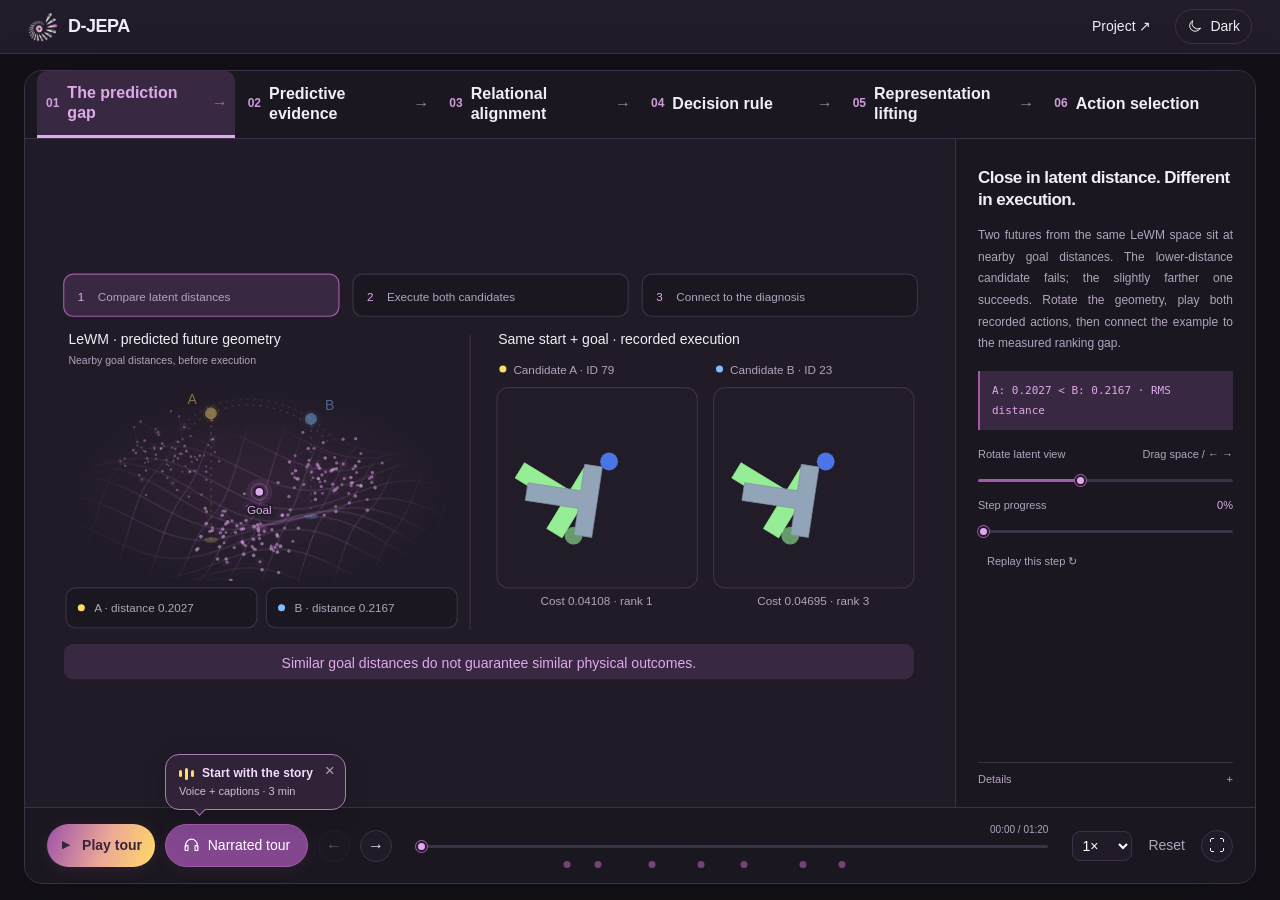
==== commit a247d074: "feat(site): refine controls and evidence viewers" ====
--- a/docs/explainer.html
+++ b/docs/explainer.html
@@ -19,7 +19,7 @@
 <body>
   <a class="skip-link" href="#explorer">Skip to interactive diagram</a>
   <header class="explainer-header">
-    <a class="brand" href="index.html" aria-label="Back to the D-JEPA project"><img class="logo-dark" src="static/images/branding/jepa-icon-dark.svg" width="30" height="30" alt=""><img class="logo-light" src="static/images/branding/jepa-icon-light.svg" width="30" height="30" alt=""><b>D-JEPA</b><span class="header-divider"></span><span>Inside the model</span></a>
+    <a class="brand" href="index.html" aria-label="Back to the D-JEPA project"><img class="logo-dark" src="static/images/branding/jepa-icon-dark.svg" width="30" height="30" alt=""><img class="logo-light" src="static/images/branding/jepa-icon-light.svg" width="30" height="30" alt=""><b>D-JEPA</b></a>
     <div id="narration-caption" class="narration-caption" hidden><p id="narration-subtitle"></p><p id="narration-status" role="status"></p></div>
     <button id="narration-exit" class="narration-exit" type="button" aria-label="Exit narrated tour" title="Exit narration" hidden>×</button>
     <nav aria-label="Page navigation"><a href="index.html">Project <span aria-hidden="true">↗</span></a></nav>
@@ -28,12 +28,12 @@
   <main>
     <section id="explorer" class="workbench" aria-label="Interactive D-JEPA workbench">
       <nav id="chapters" class="chapter-tabs" aria-label="Method stages">
-        <button type="button" data-stage="0" aria-current="step"><span>01</span>The prediction gap<i aria-hidden="true">→</i></button>
-        <button type="button" data-stage="1"><span>02</span>Predictive evidence<i aria-hidden="true">→</i></button>
-        <button type="button" data-stage="2"><span>03</span>Relational alignment<i aria-hidden="true">→</i></button>
-        <button type="button" data-stage="3"><span>04</span>Decision rule<i aria-hidden="true">→</i></button>
-        <button type="button" data-stage="4"><span>05</span>Representation lifting<i aria-hidden="true">→</i></button>
-        <button type="button" data-stage="5"><span>06</span>Action selection<i aria-hidden="true">→</i></button>
+        <button type="button" data-stage="0" aria-current="step"><span>01</span><strong class="chapter-label">The prediction gap</strong><i aria-hidden="true">→</i></button>
+        <button type="button" data-stage="1"><span>02</span><strong class="chapter-label">Predictive evidence</strong><i aria-hidden="true">→</i></button>
+        <button type="button" data-stage="2"><span>03</span><strong class="chapter-label">Relational alignment</strong><i aria-hidden="true">→</i></button>
+        <button type="button" data-stage="3"><span>04</span><strong class="chapter-label">Decision rule</strong><i aria-hidden="true">→</i></button>
+        <button type="button" data-stage="4"><span>05</span><strong class="chapter-label">Representation lifting</strong><i aria-hidden="true">→</i></button>
+        <button type="button" data-stage="5"><span>06</span><strong class="chapter-label">Action selection</strong><i aria-hidden="true">→</i></button>
       </nav>
       <div class="stage-topline"><span id="focus-label">A shared start. Different actions.</span><span id="data-badge" class="small-tag">RECORDED EXECUTION</span></div>
       <div id="focus-panel" class="stage-layout">
@@ -53,7 +53,7 @@
         </div>
         <aside class="inspector">
           <div class="inspector-copy" aria-live="polite">
-            <p id="detail-kicker" class="eyebrow"></p><h1 id="detail-title"></h1>
+            <h1 id="detail-title"></h1>
             <p id="detail-description"></p>
           </div>
           <button id="model-map-toggle" class="model-map-toggle" aria-expanded="false" aria-controls="model-map" hidden>Locate in the world model <span aria-hidden="true">↗</span></button>
@@ -64,7 +64,7 @@
             <label class="strength-control"><span>Correction bound <output id="strength-value" for="strength">0.20</output></span><input id="strength" type="range" min="0" max="0.2" step="0.005" value="0.2" aria-label="Illustrative correction bound"></label>
             <div class="selection-readout"><span>Base <b id="base-choice">B</b></span><span>→</span><span>Aligned <b id="aligned-choice">A</b></span></div>
           </div>
-          <details class="technical-note"><summary>Inside this step <span>+</span></summary><p id="detail-fact"></p><p id="model-note"></p></details>
+          <details class="technical-note"><summary>Details <span>+</span></summary><p id="detail-fact"></p><p id="model-note"></p></details>
           <button id="supervision-toggle" class="quiet-button" aria-expanded="false" aria-controls="supervision-panel">Training supervision ↗</button>
         </aside>
       </div>
@@ -81,7 +81,7 @@
         <button id="narration-mute" class="narration-mute" type="button" aria-label="Mute narration" aria-pressed="false" hidden><svg viewBox="0 0 24 24" aria-hidden="true"><path d="M4 9h4l5-4v14l-5-4H4ZM17 8a6 6 0 0 1 0 8M20 5a10 10 0 0 1 0 14"/></svg><span id="narration-mute-label">Sound</span></button>
         <button id="previous" class="icon-button" aria-label="Previous stage">←</button>
         <button id="next" class="icon-button" aria-label="Next stage">→</button>
-        <div class="timeline"><div class="timeline-meta"><span id="timeline-label">Candidate futures</span><output id="tour-time">00:00 / 01:20</output></div><input id="tour-seek" type="range" min="0" max="80.36" step=".02" value="0" aria-label="Guided tour timeline"></div>
+        <div class="timeline"><div class="timeline-meta"><span id="timeline-label" hidden aria-hidden="true"></span><output id="tour-time">00:00 / 01:20</output></div><input id="tour-seek" type="range" min="0" max="80.36" step=".02" value="0" aria-label="Guided tour timeline"></div>
         <label class="speed-label"><span class="sr-only">Playback speed</span><select id="speed" aria-label="Tour playback speed"><option value=".5">0.5×</option><option value="1" selected>1×</option><option value="1.5">1.5×</option><option value="2">2×</option></select></label>
         <button id="reset" class="quiet-button">Reset</button>
         <button id="fullscreen" class="icon-button" aria-label="Enter fullscreen">⛶</button>
--- a/docs/static/css/explainer.css
+++ b/docs/static/css/explainer.css
@@ -44,6 +44,19 @@
 @media(max-height:800px) and (min-width:901px){.inspector #detail-title{font-size:17px}}
 @media(max-width:1100px) and (min-width:901px){.narration-caption #narration-subtitle{font-size:18px}}
 @media(max-width:900px){.inspector #detail-title{font-size:20px}.narration-caption #narration-subtitle{font-size:17px}}
+/* Readable navigation without competing sidebar micro-headings. */
+.inspector-copy #detail-description,.technical-note p{text-align:justify;text-align-last:left;hyphens:auto}
+.chapter-tabs button{display:grid;grid-template-columns:auto minmax(0,1fr) 12px;column-gap:8px;font-size:16px;white-space:normal;text-align:left;line-height:1.25}
+.chapter-tabs .chapter-label{font:inherit;font-weight:600;min-width:0}
+.chapter-tabs button>span{font-size:12px;align-self:center}
+.chapter-tabs button i{font-size:16px;line-height:1;margin:0;justify-self:center;align-self:center}
+.chapter-tabs button:last-child{grid-template-columns:auto minmax(0,1fr)}
+.explainer-header nav,.explainer-header .theme-toggle{font-size:14px}
+.playback .play-button,.playback .narration-button,.playback .quiet-button,.playback .speed-label select{font-size:14px}
+.playback #timeline-label{display:none}
+.playback .timeline-meta{justify-content:flex-end}
+@media(min-width:901px) and (max-width:1200px){.chapter-tabs button{font-size:15px;column-gap:6px;padding-inline:5px}.chapter-tabs button i{display:block;font-size:14px}}
+@media(max-width:900px){.chapter-tabs button{display:flex;min-width:max-content;font-size:16px;gap:10px}.chapter-tabs button i{display:block}.chapter-tabs button:last-child i{display:none}.playback .play-button,.playback .narration-button,.playback .speed-label select{font-size:13px}}
 /* Narrated mode shares the workbench, but has its own audio-led controls. */
 .narration-button,.narration-mute{display:flex;align-items:center;justify-content:center;gap:8px;flex-shrink:0;border-radius:24px;padding:9px 13px;font-size:12px;white-space:nowrap}.narration-button{background:#82478f;color:#fff;border-color:#a45aa8;box-shadow:0 3px 14px #a45aa81a;min-width:143px}.narration-button:hover{background:#9454a0;color:#fff}.narration-button[aria-pressed=true]{box-shadow:0 0 0 2px var(--panel),0 0 0 3px var(--purple)}.narration-button svg,.narration-mute svg{width:17px;height:17px;fill:none;stroke:currentColor;stroke-width:1.6;stroke-linecap:round;stroke-linejoin:round}.narration-mute{background:var(--purple-soft);color:var(--accent);padding-inline:10px;font-size:11px}.narration-mute[aria-pressed=true] svg{opacity:.4}.narration-caption{flex:1;min-width:0;text-align:center;max-width:1060px;margin:auto}.narration-caption p{font:16px/1.5 Arial,sans-serif;color:var(--ink);text-wrap:pretty}.narration-caption #narration-status{font-size:11px;line-height:1.3;color:var(--accent)}.narration-caption #narration-status:empty{display:none}.narration-exit{border:0;background:none;font-size:22px;color:var(--muted);padding:4px 8px}.narrating .explainer-header{height:104px;gap:16px}.narrating .brand .header-divider,.narrating .brand>span:last-child{display:none}.narrating main{height:calc(100dvh - 104px)}.narrating .timeline-markers{visibility:hidden}.narrating .explainer-header nav{margin-left:0;white-space:nowrap}.narrating .playback{gap:8px}.narrating .timeline{margin-inline:6px}
 @media(max-width:1100px) and (min-width:901px){.narration-caption p{font-size:15px}.narration-mute span{display:none}.narration-button{min-width:130px;padding-inline:10px}}
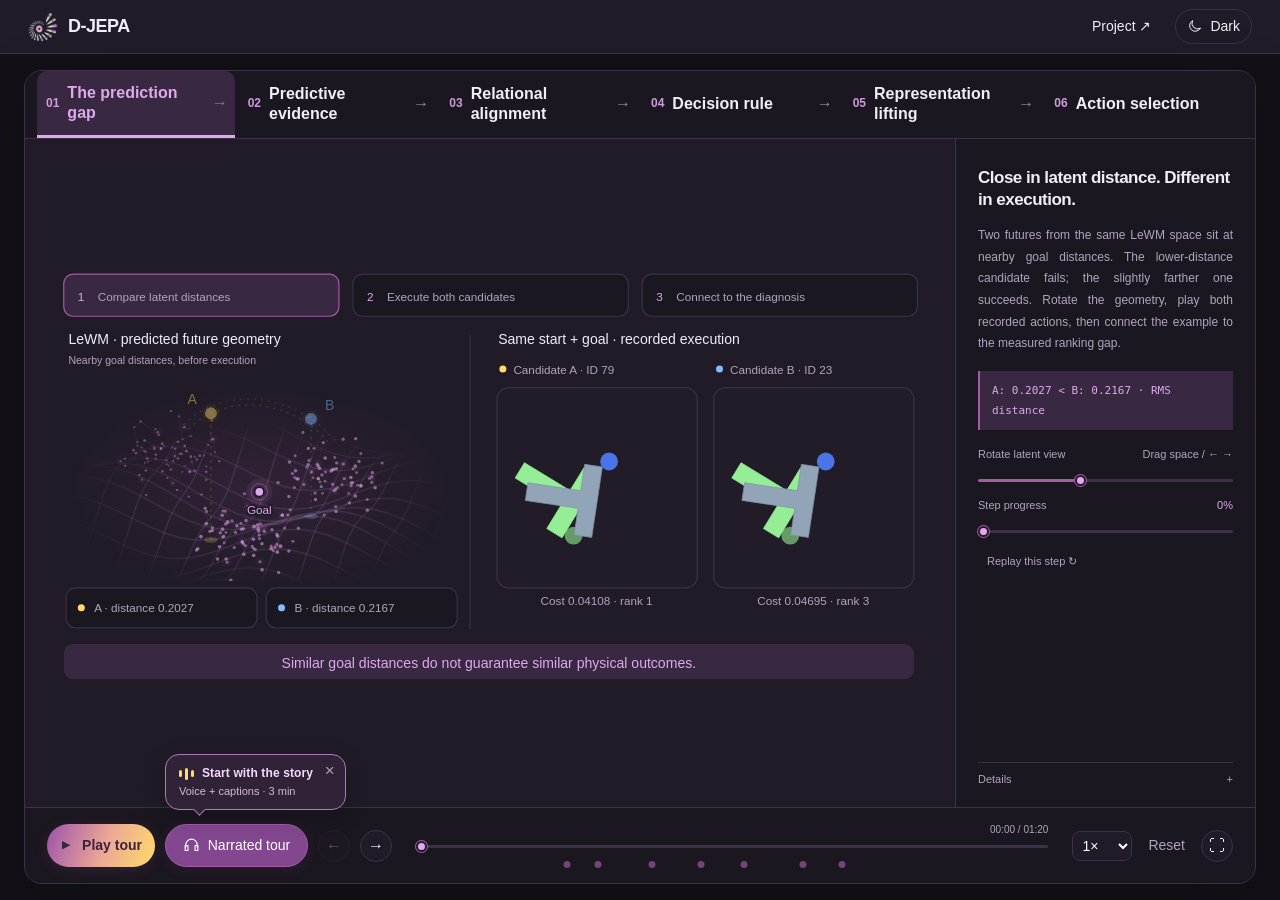
==== commit 0b8b641e: "style(site): improve phone portrait layouts" ====
--- a/docs/explainer.html
+++ b/docs/explainer.html
@@ -15,6 +15,7 @@
   <title>Inside D-JEPA · An interactive explainer</title>
   <script>try { document.documentElement.dataset.theme = localStorage.getItem('djepa-theme') === 'light' ? 'light' : 'dark'; } catch (_) {}</script>
   <script type="module" src="static/js/explainer.js"></script>
+  <link rel="stylesheet" href="static/css/mobile-portrait.css" media="(max-width: 767px) and (orientation: portrait) and (hover: none) and (pointer: coarse)">
 </head>
 <body>
   <a class="skip-link" href="#explorer">Skip to interactive diagram</a>
--- a/docs/static/css/mobile-portrait.css
+++ b/docs/static/css/mobile-portrait.css
@@ -0,0 +1,124 @@
+/* Touch-phone portrait overrides only. Desktop and landscape styles stay intact. */
+@media (max-width: 767px) and (orientation: portrait) and (hover: none) and (pointer: coarse) {
+  html { scroll-padding-top: 132px; }
+  .container { width: calc(100% - 32px); }
+  .topbar { padding: 10px 16px 6px; gap: 4px 12px; }
+  .topbar #theme-toggle { min-height: 44px; }
+  .topbar nav { display: grid; grid-template-columns: repeat(3, minmax(0, 1fr)); gap: 0 8px; }
+  .topbar nav a { display: flex; align-items: center; justify-content: center; min-height: 44px; padding: 4px; }
+  .hero { padding-top: 40px; }
+  .hero-statement { font-size: 17px; margin-bottom: 24px; }
+  .hero-logo { width: min(100%, 430px); margin: 0 auto 24px; }
+  .hero h1 { font-size: clamp(22px, 5.5vw, 28px); white-space: normal; text-wrap: balance; line-height: 1.25; letter-spacing: .005em; word-spacing: .025em; }
+  .hero-authors { flex-wrap: wrap; justify-content: center; overflow: visible; gap: 8px 14px; font-size: 14px; margin-bottom: 16px; }
+  .hero-affiliations { font-size: 13px; line-height: 1.65; }
+  .hero-affiliations p + p { margin-top: 6px; }
+  .hero-description { font-size: 15px; max-width: 36ch; }
+  .hero-description span { display: inline; }
+  .resource-links { display: grid; grid-template-columns: repeat(2, minmax(0, 1fr)); gap: 10px; margin-bottom: 24px; }
+  .resource-links > .guide-anchor--entry { grid-column: 1 / -1; justify-self: center; margin-bottom: 66px; }
+  .resource-links > .button { min-width: 0; justify-content: center; }
+  .button { min-height: 44px; padding: 10px 12px; }
+  .guide-anchor--entry .tour-guide--entry { left: 50%; transform: translateX(-50%); }
+  .guide-dismiss { width: 36px; height: 36px; top: 0; right: 0; }
+  .tour-guide { padding-right: 39px; }
+  .hero-rule { margin-top: 36px; }
+  .section { padding-block: 48px; }
+  .section-heading { margin-bottom: 24px; }
+  .section-heading h2 { font-size: 24px; line-height: 1.25; text-wrap: balance; }
+  .section-heading > p, .problem-grid p, .method-card p, .protocol-note p,
+  .diagnostic-evidence figcaption, .evidence-pair figcaption, .coverage-plates figcaption,
+  .figure-notes, .reproduce-grid p, .demo-panel > p,
+  .inspector-copy #detail-description, .technical-note p {
+    text-align: left; text-align-last: auto; hyphens: none;
+  }
+  .problem-copy, .insight, .method-card { padding: 20px; }
+  .problem-grid, .method-grid, .reproduce-grid, .evidence-pair { min-width: 0; gap: 16px; }
+  .demo-tabs { flex-wrap: nowrap; overflow-x: auto; gap: 8px; padding: 4px 2px 10px; margin-bottom: 10px; scroll-snap-type: x proximity; }
+  .demo-tabs button { flex: 0 0 auto; min-height: 44px; white-space: nowrap; scroll-snap-align: start; }
+  .demo-panel { padding: 14px; border-radius: 16px; }
+  .demo-panel video { max-height: 55svh; object-fit: contain; }
+  .demo-panel > a { display: inline-flex; min-height: 44px; align-items: center; }
+  .video-play { min-height: 52px; white-space: nowrap; font-size: 14px; padding-inline: 16px; }
+  .diagnostic-plot-frame { padding: 16px 10px; border-radius: 16px; }
+  .diagnostic-panel-grid { gap: 24px 10px; width: 100%; }
+  .diagnostic-evidence .diagnostic-panel > figcaption { font-size: 14px; margin-top: 12px; }
+  .metric-strip article { padding: 20px; }
+  .metric-value { font-size: 28px; }
+  .figure-strip { gap: 24px 16px; }
+  .figure-strip figcaption { line-height: 1.5; }
+  .table-scroll { max-width: 100%; overscroll-behavior-x: contain; }
+  .explainer-entry { padding: 16px; gap: 12px; }
+  .explainer-entry-arrow { font-size: 20px; }
+  .code-heading { padding: 8px 12px; gap: 8px; }
+  .code-heading button { min-height: 44px; min-width: 52px; }
+  pre { padding: 14px; }
+  .footer-links { gap: 6px 20px; }
+  .footer-links a, .footer-bottom a { display: inline-flex; align-items: center; min-height: 44px; }
+  .evidence-dialog { width: calc(100% - 20px); max-height: calc(100dvh - 24px); border-radius: 16px; }
+  .evidence-dialog header { gap: 12px; padding: 12px 14px; }
+  .evidence-dialog h2 { font-size: 18px; }
+  .evidence-close { width: 44px; height: 44px; }
+  .evidence-body { padding: 16px; }
+  .evidence-grid { grid-template-columns: minmax(0, 1fr); }
+  .evidence-card { min-width: 0; }
+  #release-dialog { max-height: calc(100dvh - 24px); overflow-y: auto; padding: 22px; }
+
+  /* Explainer: reachable controls, complete chapter list, locally scrollable detail. */
+  .explainer-header { min-height: 60px; height: auto; padding: 8px 12px; gap: 12px; }
+  .explainer-header nav { display: flex; margin-left: auto; }
+  .explainer-header nav a { display: flex; min-height: 44px; align-items: center; }
+  .explainer-header .theme-toggle { min-height: 44px; margin-left: 0; padding-inline: 10px; }
+  .explainer-header + main { height: auto; min-height: 0; padding: 10px 8px 20px; }
+  .workbench { height: auto; grid-template-columns: minmax(0, 1fr); grid-template-rows: auto auto auto; overflow: visible; border-radius: 14px; }
+  .chapter-tabs { grid-row: 1; display: grid; grid-template-columns: repeat(2, minmax(0, 1fr)); gap: 3px; padding: 6px; overflow: visible; border-radius: 14px 14px 0 0; }
+  .chapter-tabs button, .chapter-tabs button:last-child { display: grid; grid-template-columns: 20px minmax(0, 1fr); min-width: 0; min-height: 46px; padding: 6px; gap: 4px; font-size: 13px; line-height: 1.3; border-radius: 8px; text-align: left; }
+  .chapter-tabs button > span { display: inline; font-size: 10px; }
+  .chapter-tabs button i { display: none; }
+  .playback { grid-row: 2; display: grid; grid-template-columns: repeat(6, minmax(0, 1fr)); gap: 6px; min-height: 0; padding: 8px; position: sticky; top: 0; bottom: auto; z-index: 5; border-bottom: 1px solid var(--line); }
+  .playback #play { grid-column: 1 / 4; grid-row: 1; align-self: start; }
+  .playback > .guide-anchor { grid-column: 4 / 7; grid-row: 1; min-width: 0; flex-direction: column; align-self: start; }
+  .playback .play-button, .playback .narration-button { min-width: 0; width: 100%; min-height: 44px; padding: 8px; font-size: 13px; gap: 6px; }
+  .playback #previous { grid-column: 1; grid-row: 2; }
+  .playback #next { grid-column: 2; grid-row: 2; }
+  .playback .icon-button { min-width: 0; width: 100%; height: 44px; border-radius: 12px; }
+  .playback .speed-label { grid-column: 3 / 5; grid-row: 2; }
+  .playback .speed-label select { width: 100%; height: 44px; font-size: 16px; padding: 4px 10px; }
+  .playback #reset { display: block; grid-column: 5 / 7; grid-row: 2; min-height: 44px; font-size: 13px; }
+  .playback .timeline { grid-column: 1 / -1; grid-row: 3; width: 100%; min-width: 0; margin: 0; }
+  .playback #tour-seek { height: 28px; }
+  .playback .timeline-markers { display: none; }
+  .playback .tour-guide--narration { position: relative; inset: auto; width: 100%; max-width: none; margin-top: 8px; padding: 8px 34px 8px 10px; font-size: 11px; }
+  .playback .tour-guide--narration::before { display: none; }
+  .stage-layout { grid-row: 3; min-width: 0; }
+  .stage-canvas { height: 340px; padding-inline: 8px; grid-template-rows: minmax(0, 1fr) auto; }
+  #diagram-viewport { min-width: 0; overflow-x: auto; overflow-y: hidden; justify-content: flex-start; overscroll-behavior-x: contain; scrollbar-width: thin; scrollbar-color: var(--purple) var(--surface); }
+  #diagram-viewport:not(.recorded) #detail-visual { min-width: 600px; }
+  #diagram-viewport.recorded #detail-visual { min-width: 0; width: 100%; }
+  .candidate-controls { flex-wrap: wrap; gap: 6px; padding-block: 6px; }
+  .candidate-controls button { min-width: 40px; height: 40px; }
+  .inspector { padding: 20px 16px; border-radius: 0 0 14px 14px; }
+  .inspector #detail-title { font-size: 20px; margin: 0 0 12px; }
+  .inspector-copy #detail-description { font-size: 14px; line-height: 1.7; }
+  .technical-note p { font-size: 13px; }
+  .inspector button, .stage-options select, .technical-note summary { min-height: 44px; }
+  .inspector input[type=range] { height: 32px; }
+  .formula { font-size: 12px; overflow-wrap: anywhere; }
+  .model-map-toolbar { padding: 0 4px 8px; }
+  .model-map-tabs { width: 100%; }
+  .model-map-tabs button, #model-map-close { min-height: 44px; }
+  .model-map-canvas { overflow: auto; }
+  .narrating .explainer-header { position: sticky; top: 0; z-index: 8; grid-template-columns: minmax(0, 1fr) 44px auto; min-height: 0; padding: 8px 12px; }
+  .narrating .explainer-header nav { display: none; }
+  .narrating .narration-caption { min-height: 0; padding-block: 8px; text-align: left; }
+  .narrating .narration-caption #narration-subtitle { font-size: 17px; line-height: 1.45; }
+  .narration-exit { width: 44px; height: 44px; }
+  .narrating .playback { position: static; }
+  .narrating .playback #narration-mute { grid-column: 1 / 3; grid-row: 2; min-height: 44px; }
+  .narrating .playback .narration-mute span { display: inline; }
+  #supervision-panel, #validation-dialog { width: calc(100% - 20px); max-height: calc(100dvh - 24px); padding: 48px 18px 22px; overflow-y: auto; }
+  .dialog-close { width: 44px; height: 44px; top: 6px; right: 6px; }
+  dialog h2 { font-size: 21px; }
+  .training-flow { flex-direction: column; align-items: stretch; gap: 8px; }
+  .training-flow i { text-align: center; transform: rotate(90deg); }
+}
